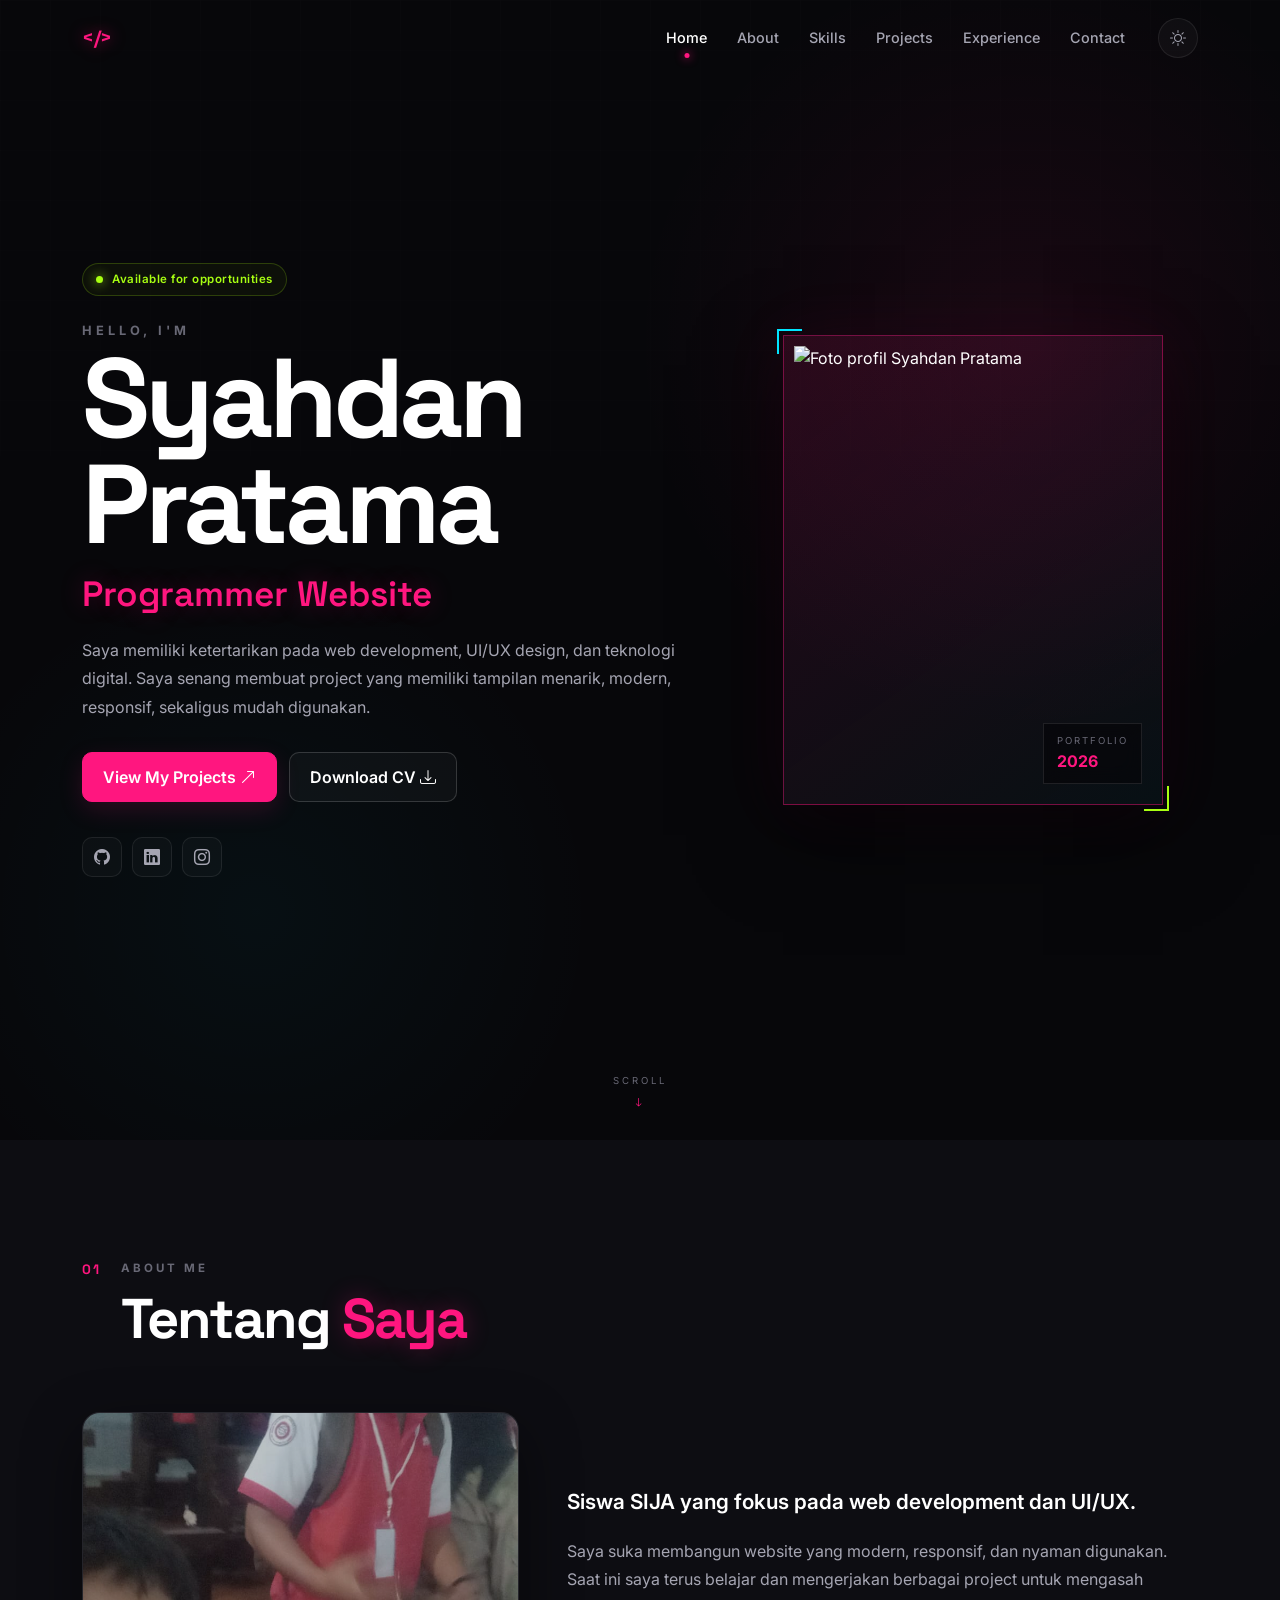
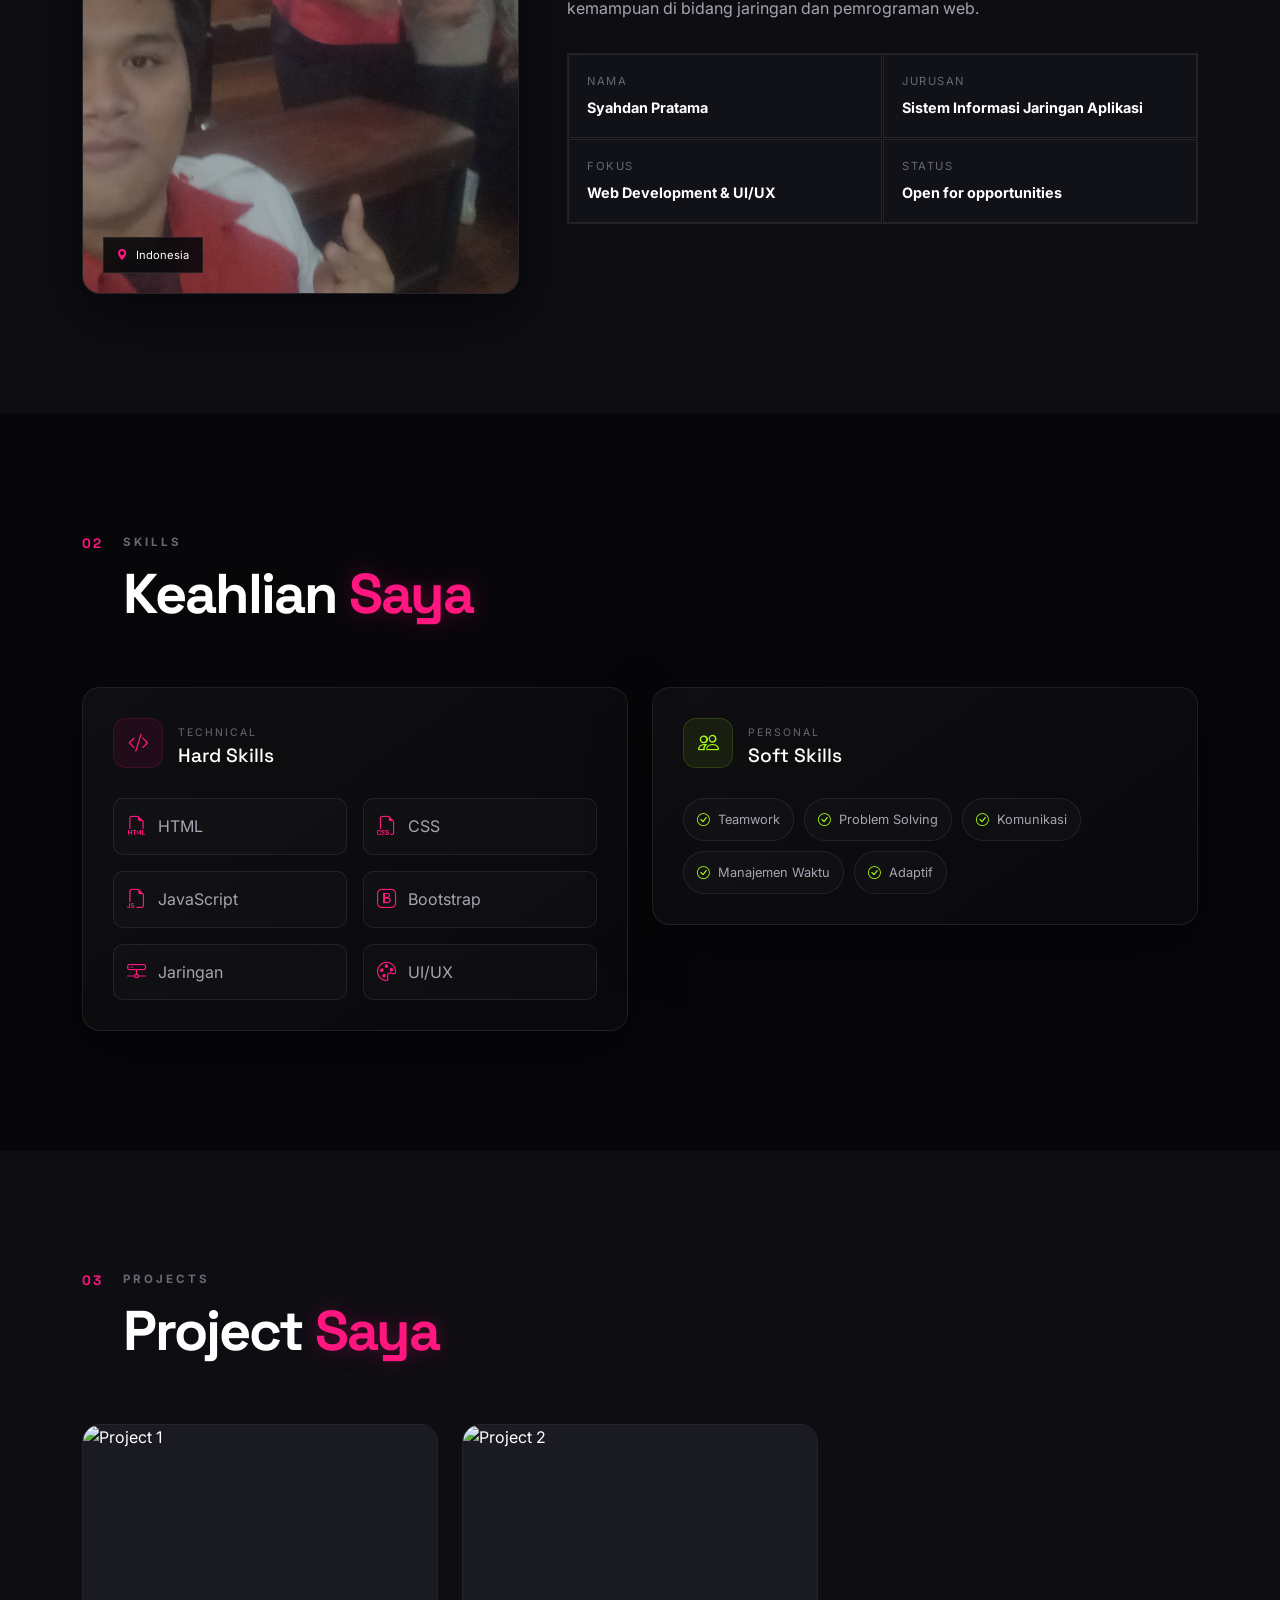
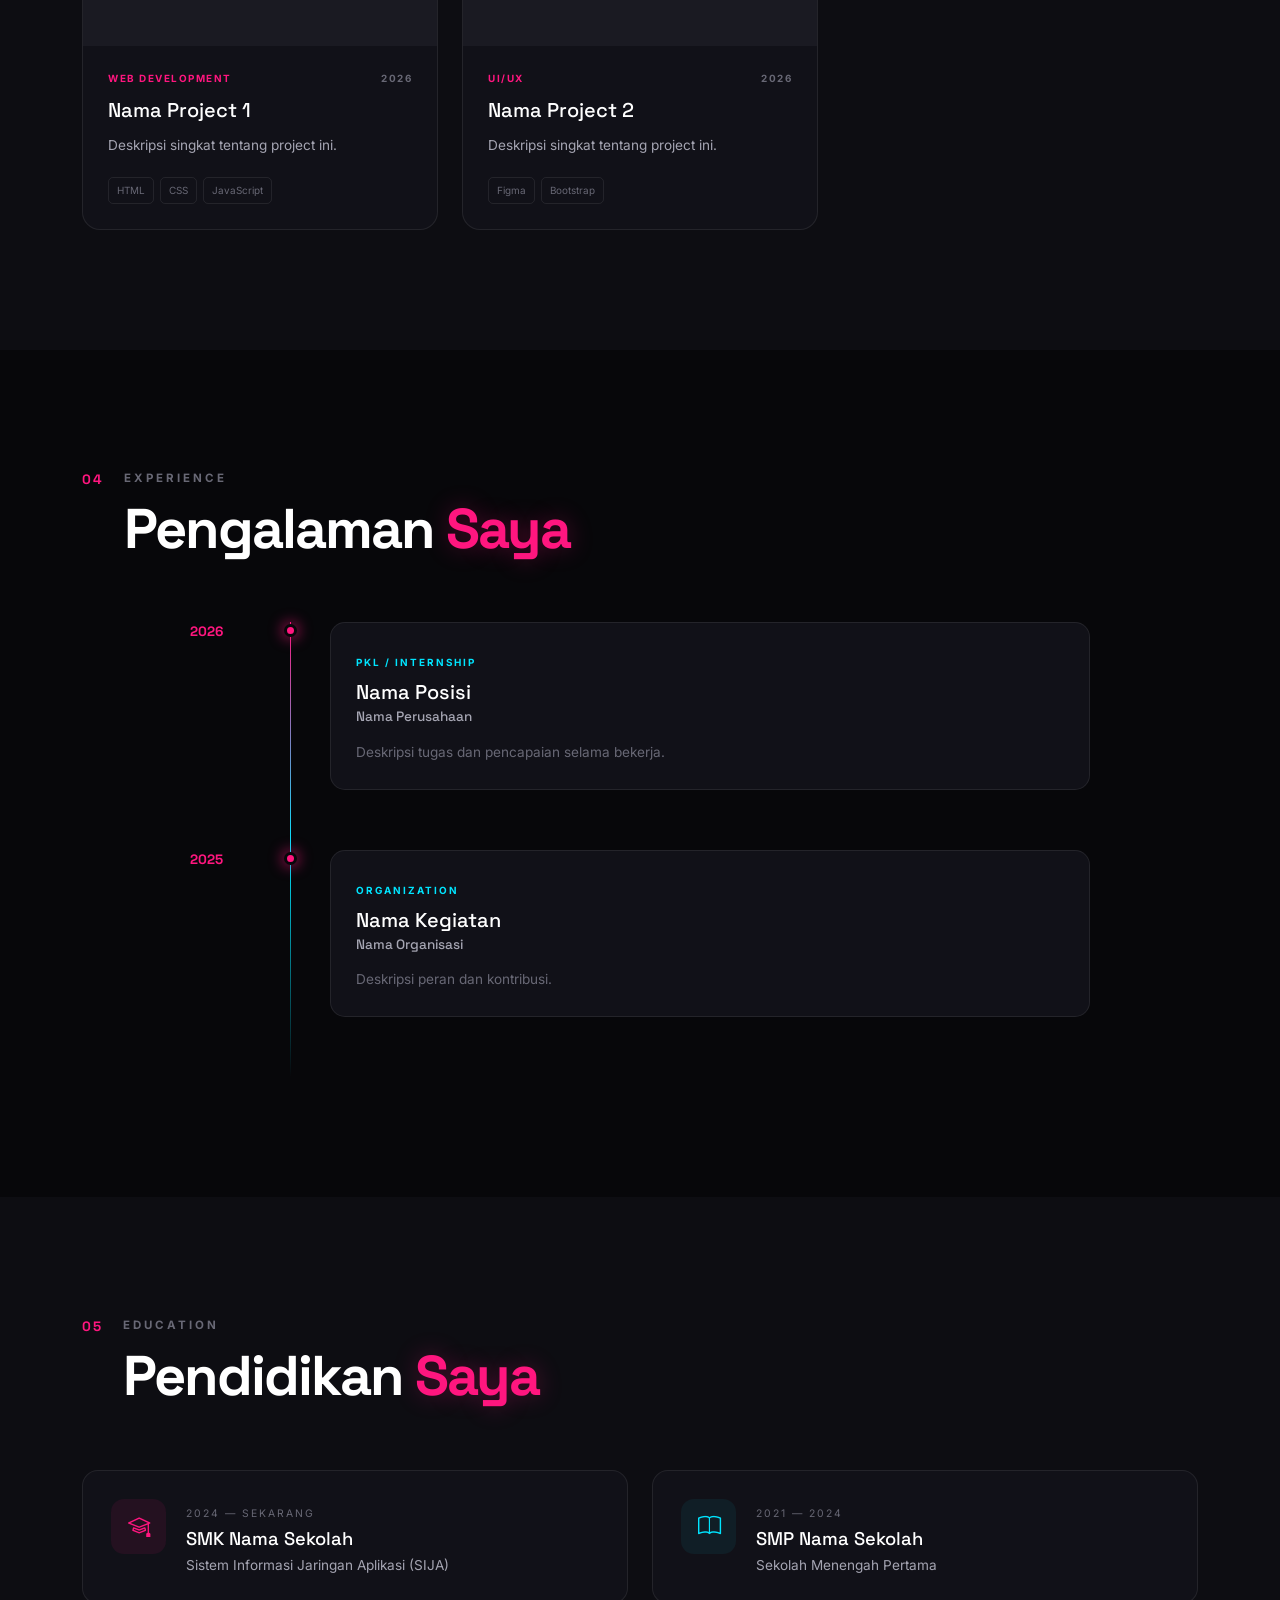
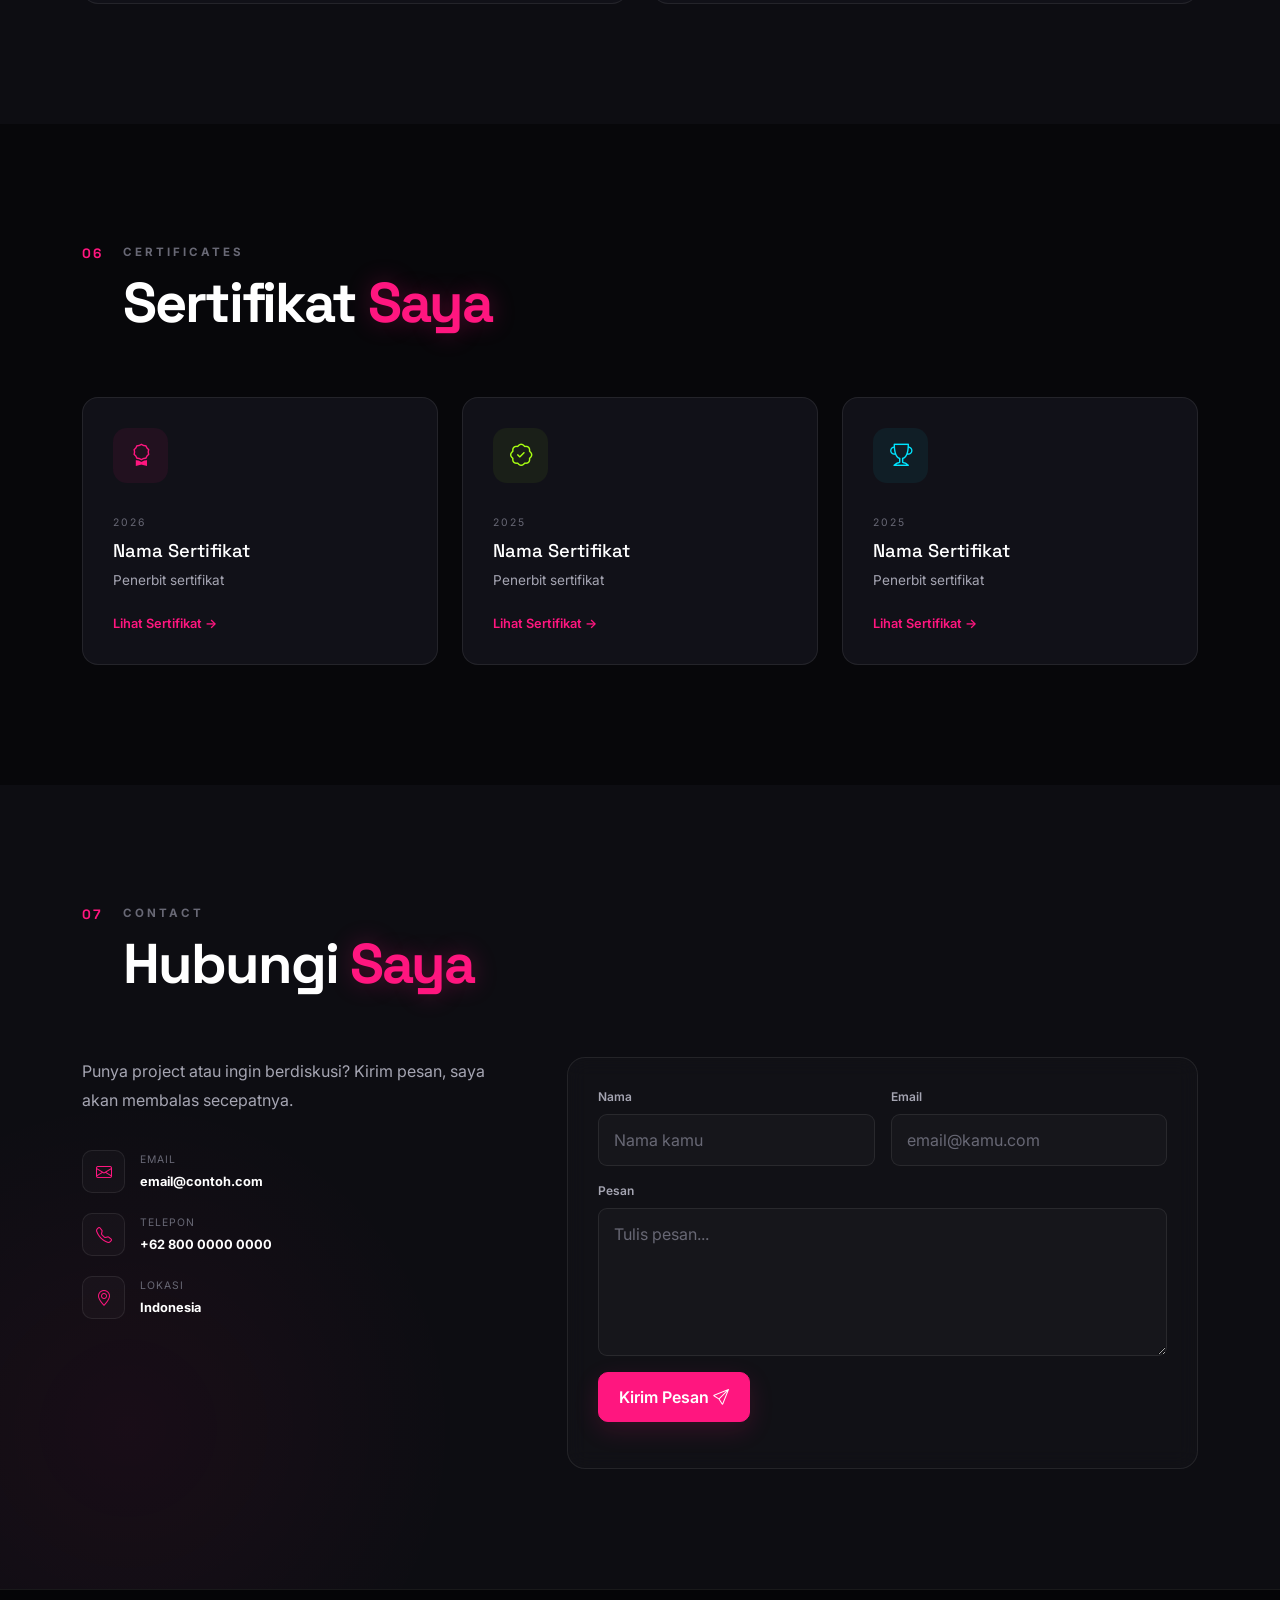
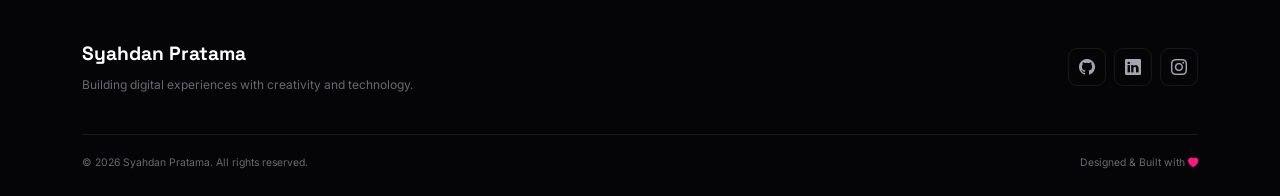
==== index.html @ d0189de0 "Add files via upload" ====
<!DOCTYPE html>
<html lang="id">
<head>
    <meta charset="UTF-8">
    <meta name="viewport" content="width=device-width, initial-scale=1.0">

    <title>SYAHDAN PRATAMA | SISTEM INFORMASI JARINGAN APLIKASI</title>

    <meta name="description" content="Portfolio Syahdan Pratama - Web Development, UI/UX, dan Digital Design.">
    <meta name="author" content="Syahdan Pratama">

    <meta property="og:title" content="Syahdan Pratama | Portfolio">
    <meta property="og:description" content="Portfolio Syahdan Pratama - Web Development, UI/UX, dan Digital Design.">
    <meta property="og:type" content="website">
    <meta property="og:image" content="assets/images/sija.jpg">

    <link rel="preconnect" href="https://fonts.googleapis.com">
    <link rel="preconnect" href="https://fonts.gstatic.com" crossorigin>
    <link href="https://fonts.googleapis.com/css2?family=Inter:wght@400;500;600;700;800&family=Space+Grotesk:wght@400;500;600;700&display=swap" rel="stylesheet">

    <link href="https://cdn.jsdelivr.net/npm/bootstrap@5.3.3/dist/css/bootstrap.min.css" rel="stylesheet">
    <link rel="stylesheet" href="https://cdn.jsdelivr.net/npm/bootstrap-icons@1.11.3/font/bootstrap-icons.min.css">

    <link rel="stylesheet" href="css/style.css">
</head>

<body>

    <!-- NAVBAR -->
    <nav id="mainNavbar" class="navbar navbar-expand-lg fixed-top">
        <div class="container">
            <a class="navbar-brand" href="#home">
                <span class="brand-symbol">&lt;/&gt;</span>
            </a>

            <button class="navbar-toggler" type="button"
                data-bs-toggle="collapse"
                data-bs-target="#navbarNav"
                aria-controls="navbarNav"
                aria-expanded="false"
                aria-label="Toggle navigation">
                <i class="bi bi-list"></i>
            </button>

            <div class="collapse navbar-collapse" id="navbarNav">
                <ul class="navbar-nav ms-auto align-items-lg-center">
                    <li class="nav-item"><a class="nav-link active" href="#home">Home</a></li>
                    <li class="nav-item"><a class="nav-link" href="#about">About</a></li>
                    <li class="nav-item"><a class="nav-link" href="#skills">Skills</a></li>
                    <li class="nav-item"><a class="nav-link" href="#projects">Projects</a></li>
                    <li class="nav-item"><a class="nav-link" href="#experience">Experience</a></li>
                    <li class="nav-item"><a class="nav-link" href="#contact">Contact</a></li>
                    <li class="nav-item ms-lg-3">
                        <button id="themeToggle" class="theme-toggle"
                            aria-label="Toggle light mode" title="Toggle theme">
                            <i class="bi bi-sun"></i>
                        </button>
                    </li>
                </ul>
            </div>
        </div>
    </nav>

    <main>

        <!-- HERO -->
        <section id="home" class="hero-section section">
            <div class="hero-grid"></div>

            <div class="container">
                <div class="row align-items-center min-vh-100">
                    <div class="col-lg-7">
                        <div class="hero-content reveal">
                            <span class="status-badge">
                                <span class="status-dot"></span>
                                Available for opportunities
                            </span>

                            <p class="hero-small-title">HELLO, I'M</p>
                            <h1>Syahdan Pratama</h1>
                            <h2>Programmer Website</h2>

                            <p class="hero-description">
                                Saya memiliki ketertarikan pada web development,
                                UI/UX design, dan teknologi digital.
                                Saya senang membuat project yang memiliki
                                tampilan menarik, modern, responsif,
                                sekaligus mudah digunakan.
                            </p>

                            <div class="hero-buttons">
                                <a href="#projects" class="btn btn-primary-custom">
                                    View My Projects
                                    <i class="bi bi-arrow-up-right"></i>
                                </a>

                                <a href="assets/CV-Syahdan-Pratama.pdf"
                                    class="btn btn-outline-custom" download>
                                    Download CV
                                    <i class="bi bi-download"></i>
                                </a>
                            </div>

                            <div class="hero-socials">
                                <a href="#" target="_blank" rel="noopener noreferrer" aria-label="GitHub">
                                    <i class="bi bi-github"></i>
                                </a>
                                <a href="#" target="_blank" rel="noopener noreferrer" aria-label="LinkedIn">
                                    <i class="bi bi-linkedin"></i>
                                </a>
                                <a href="#" target="_blank" rel="noopener noreferrer" aria-label="Instagram">
                                    <i class="bi bi-instagram"></i>
                                </a>
                            </div>
                        </div>
                    </div>

                    <div class="col-lg-5">
                        <div class="hero-image-wrapper reveal">
                            <div class="hero-image-glow"></div>
                            <div class="profile-frame">
                                <div class="profile-corner corner-top"></div>
                                <div class="profile-corner corner-bottom"></div>

                                <img src="assets/images/profile.jpg"
                                    alt="Foto profil Syahdan Pratama"
                                    class="profile-image">

                                <div class="profile-label">
                                    <span>PORTFOLIO</span>
                                    <strong>2026</strong>
                                </div>
                            </div>
                        </div>
                    </div>
                </div>
            </div>

            <a href="#about" class="scroll-indicator" aria-label="Scroll to about section">
                <span>SCROLL</span>
                <i class="bi bi-arrow-down"></i>
            </a>
        </section>

        <!-- ABOUT -->
        <section id="about" class="section section-dark">
            <div class="container">
                <div class="section-heading reveal">
                    <span class="section-number">01</span>
                    <div>
                        <p class="section-label">ABOUT ME</p>
                        <h2>Tentang <span>Saya</span></h2>
                    </div>
                </div>

                <div class="row g-5 align-items-center">
                    <div class="col-lg-5 reveal">
                        <div class="about-image-card">
                            <img src="assets/images/sija.jpg" alt="Syahdan Pratama">
                            <div class="about-image-overlay">
                                <i class="bi bi-geo-alt-fill"></i> Indonesia
                            </div>
                        </div>
                    </div>

                    <div class="col-lg-7 about-content reveal">
                        <p class="about-lead">Siswa SIJA yang fokus pada web development dan UI/UX.</p>
                        <p>
                            Saya suka membangun website yang modern, responsif, dan nyaman digunakan.
                            Saat ini saya terus belajar dan mengerjakan berbagai project untuk
                            mengasah kemampuan di bidang jaringan dan pemrograman web.
                        </p>

                        <div class="about-info">
                            <div class="info-item"><span>Nama</span><strong>Syahdan Pratama</strong></div>
                            <div class="info-item"><span>Jurusan</span><strong>Sistem Informasi Jaringan Aplikasi</strong></div>
                            <div class="info-item"><span>Fokus</span><strong>Web Development &amp; UI/UX</strong></div>
                            <div class="info-item"><span>Status</span><strong>Open for opportunities</strong></div>
                        </div>
                    </div>
                </div>
            </div>
        </section>

        <!-- SKILLS -->
        <section id="skills" class="section">
            <div class="container">
                <div class="section-heading reveal">
                    <span class="section-number">02</span>
                    <div>
                        <p class="section-label">SKILLS</p>
                        <h2>Keahlian <span>Saya</span></h2>
                    </div>
                </div>

                <div class="row g-4">
                    <div class="col-lg-6 reveal">
                        <div class="skill-card">
                            <div class="skill-card-header">
                                <div class="skill-icon magenta"><i class="bi bi-code-slash"></i></div>
                                <div><span>TECHNICAL</span><h3>Hard Skills</h3></div>
                            </div>
                            <div class="row g-3">
                                <div class="col-6"><div class="skill-item"><i class="bi bi-filetype-html"></i> HTML</div></div>
                                <div class="col-6"><div class="skill-item"><i class="bi bi-filetype-css"></i> CSS</div></div>
                                <div class="col-6"><div class="skill-item"><i class="bi bi-filetype-js"></i> JavaScript</div></div>
                                <div class="col-6"><div class="skill-item"><i class="bi bi-bootstrap"></i> Bootstrap</div></div>
                                <div class="col-6"><div class="skill-item"><i class="bi bi-hdd-network"></i> Jaringan</div></div>
                                <div class="col-6"><div class="skill-item"><i class="bi bi-palette"></i> UI/UX</div></div>
                            </div>
                        </div>
                    </div>

                    <div class="col-lg-6 reveal">
                        <div class="skill-card">
                            <div class="skill-card-header">
                                <div class="skill-icon green"><i class="bi bi-people"></i></div>
                                <div><span>PERSONAL</span><h3>Soft Skills</h3></div>
                            </div>
                            <div class="soft-skills">
                                <span><i class="bi bi-check-circle"></i> Teamwork</span>
                                <span><i class="bi bi-check-circle"></i> Problem Solving</span>
                                <span><i class="bi bi-check-circle"></i> Komunikasi</span>
                                <span><i class="bi bi-check-circle"></i> Manajemen Waktu</span>
                                <span><i class="bi bi-check-circle"></i> Adaptif</span>
                            </div>
                        </div>
                    </div>
                </div>
            </div>
        </section>

        <!-- PROJECTS -->
        <section id="projects" class="section section-dark">
            <div class="container">
                <div class="section-heading reveal">
                    <span class="section-number">03</span>
                    <div>
                        <p class="section-label">PROJECTS</p>
                        <h2>Project <span>Saya</span></h2>
                    </div>
                </div>

                <div class="row g-4">
                    <div class="col-md-6 col-lg-4 reveal">
                        <a href="#" class="project-card" target="_blank" rel="noopener noreferrer">
                            <div class="project-image">
                                <img src="assets/images/project-1.jpg" alt="Project 1">
                                <div class="project-overlay"><i class="bi bi-arrow-up-right"></i></div>
                            </div>
                            <div class="project-content">
                                <div class="project-meta"><span>WEB DEVELOPMENT</span><span>2026</span></div>
                                <h3>Nama Project 1</h3>
                                <p>Deskripsi singkat tentang project ini.</p>
                                <div class="tech-list"><span>HTML</span><span>CSS</span><span>JavaScript</span></div>
                            </div>
                        </a>
                    </div>

                    <div class="col-md-6 col-lg-4 reveal">
                        <a href="#" class="project-card" target="_blank" rel="noopener noreferrer">
                            <div class="project-image">
                                <img src="assets/images/project-2.jpg" alt="Project 2">
                                <div class="project-overlay"><i class="bi bi-arrow-up-right"></i></div>
                            </div>
                            <div class="project-content">
                                <div class="project-meta"><span>UI/UX</span><span>2026</span></div>
                                <h3>Nama Project 2</h3>
                                <p>Deskripsi singkat tentang project ini.</p>
                                <div class="tech-list"><span>Figma</span><span>Bootstrap</span></div>
                            </div>
                        </a>
                    </div>
                </div>
            </div>
        </section>

        <!-- EXPERIENCE -->
        <section id="experience" class="section">
            <div class="container">
                <div class="section-heading reveal">
                    <span class="section-number">04</span>
                    <div>
                        <p class="section-label">EXPERIENCE</p>
                        <h2>Pengalaman <span>Saya</span></h2>
                    </div>
                </div>

                <div class="timeline">
                    <div class="timeline-item reveal">
                        <div class="timeline-date">2026</div>
                        <span class="timeline-dot"></span>
                        <div class="timeline-content">
                            <span class="timeline-type">PKL / INTERNSHIP</span>
                            <h3>Nama Posisi</h3>
                            <h4>Nama Perusahaan</h4>
                            <p>Deskripsi tugas dan pencapaian selama bekerja.</p>
                        </div>
                    </div>

                    <div class="timeline-item reveal">
                        <div class="timeline-date">2025</div>
                        <span class="timeline-dot"></span>
                        <div class="timeline-content">
                            <span class="timeline-type">ORGANIZATION</span>
                            <h3>Nama Kegiatan</h3>
                            <h4>Nama Organisasi</h4>
                            <p>Deskripsi peran dan kontribusi.</p>
                        </div>
                    </div>
                </div>
            </div>
        </section>

        <!-- EDUCATION -->
        <section id="education" class="section section-dark">
            <div class="container">
                <div class="section-heading reveal">
                    <span class="section-number">05</span>
                    <div>
                        <p class="section-label">EDUCATION</p>
                        <h2>Pendidikan <span>Saya</span></h2>
                    </div>
                </div>

                <div class="row g-4">
                    <div class="col-lg-6 reveal">
                        <div class="education-card">
                            <div class="education-icon"><i class="bi bi-mortarboard"></i></div>
                            <div>
                                <span class="education-year">2024 — SEKARANG</span>
                                <h3>SMK Nama Sekolah</h3>
                                <p>Sistem Informasi Jaringan Aplikasi (SIJA)</p>
                            </div>
                        </div>
                    </div>
                    <div class="col-lg-6 reveal">
                        <div class="education-card">
                            <div class="education-icon cyan"><i class="bi bi-book"></i></div>
                            <div>
                                <span class="education-year">2021 — 2024</span>
                                <h3>SMP Nama Sekolah</h3>
                                <p>Sekolah Menengah Pertama</p>
                            </div>
                        </div>
                    </div>
                </div>
            </div>
        </section>

        <!-- CERTIFICATES -->
        <section id="certificates" class="section">
            <div class="container">
                <div class="section-heading reveal">
                    <span class="section-number">06</span>
                    <div>
                        <p class="section-label">CERTIFICATES</p>
                        <h2>Sertifikat <span>Saya</span></h2>
                    </div>
                </div>

                <div class="row g-4">
                    <div class="col-md-6 col-lg-4 reveal">
                        <div class="certificate-card">
                            <div class="certificate-icon"><i class="bi bi-award"></i></div>
                            <span>2026</span>
                            <h3>Nama Sertifikat</h3>
                            <p>Penerbit sertifikat</p>
                            <a href="#" class="certificate-link" target="_blank" rel="noopener noreferrer">Lihat Sertifikat →</a>
                        </div>
                    </div>
                    <div class="col-md-6 col-lg-4 reveal">
                        <div class="certificate-card">
                            <div class="certificate-icon green-icon"><i class="bi bi-patch-check"></i></div>
                            <span>2025</span>
                            <h3>Nama Sertifikat</h3>
                            <p>Penerbit sertifikat</p>
                            <a href="#" class="certificate-link" target="_blank" rel="noopener noreferrer">Lihat Sertifikat →</a>
                        </div>
                    </div>
                    <div class="col-md-6 col-lg-4 reveal">
                        <div class="certificate-card">
                            <div class="certificate-icon cyan-icon"><i class="bi bi-trophy"></i></div>
                            <span>2025</span>
                            <h3>Nama Sertifikat</h3>
                            <p>Penerbit sertifikat</p>
                            <a href="#" class="certificate-link" target="_blank" rel="noopener noreferrer">Lihat Sertifikat →</a>
                        </div>
                    </div>
                </div>
            </div>
        </section>

        <!-- CONTACT -->
        <section id="contact" class="section contact-section">
            <div class="container">
                <div class="section-heading reveal">
                    <span class="section-number">07</span>
                    <div>
                        <p class="section-label">CONTACT</p>
                        <h2>Hubungi <span>Saya</span></h2>
                    </div>
                </div>

                <div class="row g-5">
                    <div class="col-lg-5 reveal">
                        <p class="contact-lead">
                            Punya project atau ingin berdiskusi? Kirim pesan, saya akan membalas secepatnya.
                        </p>
                        <div class="contact-item">
                            <div><i class="bi bi-envelope"></i></div>
                            <span>Email<strong>email@contoh.com</strong></span>
                        </div>
                        <div class="contact-item">
                            <div><i class="bi bi-telephone"></i></div>
                            <span>Telepon<strong>+62 800 0000 0000</strong></span>
                        </div>
                        <div class="contact-item">
                            <div><i class="bi bi-geo-alt"></i></div>
                            <span>Lokasi<strong>Indonesia</strong></span>
                        </div>
                    </div>

                    <div class="col-lg-7 reveal">
                        <form id="contactForm" class="contact-form needs-validation" novalidate>
                            <div class="row g-3">
                                <div class="col-md-6">
                                    <label for="name">Nama</label>
                                    <input type="text" id="name" class="form-control" placeholder="Nama kamu" required>
                                </div>
                                <div class="col-md-6">
                                    <label for="email">Email</label>
                                    <input type="email" id="email" class="form-control" placeholder="email@kamu.com" required>
                                </div>
                                <div class="col-12">
                                    <label for="message">Pesan</label>
                                    <textarea id="message" rows="5" class="form-control" placeholder="Tulis pesan..." required></textarea>
                                </div>
                                <div class="col-12">
                                    <button type="submit" class="btn btn-primary-custom">
                                        Kirim Pesan <i class="bi bi-send"></i>
                                    </button>
                                </div>
                            </div>
                            <p id="formMessage" class="form-message"></p>
                        </form>
                    </div>
                </div>
            </div>
        </section>

    </main>

    <button id="backToTop" aria-label="Back to top" title="Back to top">
        <i class="bi bi-arrow-up"></i>
    </button>

    <footer>
        <div class="container">
            <div class="footer-content">
                <div>
                    <a href="#home" class="footer-brand">Syahdan Pratama</a>
                    <p>Building digital experiences with creativity and technology.</p>
                </div>

                <div class="footer-socials">
                    <a href="#" target="_blank" rel="noopener noreferrer" aria-label="GitHub">
                        <i class="bi bi-github"></i>
                    </a>
                    <a href="#" target="_blank" rel="noopener noreferrer" aria-label="LinkedIn">
                        <i class="bi bi-linkedin"></i>
                    </a>
                    <a href="#" target="_blank" rel="noopener noreferrer" aria-label="Instagram">
                        <i class="bi bi-instagram"></i>
                    </a>
                </div>
            </div>

            <div class="footer-bottom">
                <span>© 2026 Syahdan Pratama. All rights reserved.</span>
                <span>Designed &amp; Built with <i class="bi bi-heart-fill"></i></span>
            </div>
        </div>
    </footer>

    <script src="https://cdn.jsdelivr.net/npm/bootstrap@5.3.3/dist/js/bootstrap.bundle.min.js"></script>
    <script src="js/javascript.js"></script>
    <script src="js/animator.js"></script>

</body>
</html>
---- css/style.css ----
/* =========================================
   ROOT VARIABLES
========================================= */

:root {
    --bg-primary: #07070a;
    --bg-secondary: #0d0d12;
    --bg-card: #111118;

    --text-primary: #ffffff;
    --text-secondary: #a5a5b2;
    --text-muted: #686875;

    --magenta: #ff167f;
    --magenta-dark: #c90061;

    --green: #a8ff12;
    --cyan: #00e5ff;

    --border: rgba(255, 255, 255, 0.08);

    --shadow: 0 20px 60px rgba(0, 0, 0, 0.45);
    --glow-magenta: 0 0 25px rgba(255, 22, 127, 0.25);
    --glow-green: 0 0 25px rgba(168, 255, 18, 0.2);
    --glow-cyan: 0 0 25px rgba(0, 229, 255, 0.2);

    --transition: 0.3s ease;
}


/* =========================================
   GLOBAL
========================================= */

html {
    scroll-behavior: smooth;
    scroll-padding-top: 80px;
    height: auto;
    overflow-y: auto;
}

body {
    margin: 0;
    padding: 0;
    min-height: 100vh;

    background: var(--bg-primary);
    color: var(--text-primary);

    font-family: "Inter", sans-serif;

    overflow-y: visible;
    overflow-x: hidden;   /* fallback browser lama */
    overflow-x: clip;     /* tidak membuat scroll container baru */

    transition: background 0.3s ease, color 0.3s ease;
}

h1, h2, h3, h4, h5, h6,
.navbar-brand,
.footer-brand {
    font-family: "Space Grotesk", sans-serif;
}

a {
    text-decoration: none;
}

img {
    max-width: 100%;
    display: block;
}

::selection {
    background: var(--magenta);
    color: white;
}


/* =========================================
   SCROLLBAR
========================================= */

::-webkit-scrollbar {
    width: 8px;
}

::-webkit-scrollbar-track {
    background: var(--bg-primary);
}

::-webkit-scrollbar-thumb {
    background: #30303a;
    border-radius: 20px;
}

::-webkit-scrollbar-thumb:hover {
    background: var(--magenta);
}


/* =========================================
   NAVBAR
========================================= */

.navbar {
    padding: 18px 0;
    transition: var(--transition);
    background: transparent;
    z-index: 1000;
}

.navbar.scrolled {
    padding: 11px 0;

    background: rgba(7, 7, 10, 0.88);

    backdrop-filter: blur(18px);
    -webkit-backdrop-filter: blur(18px);

    border-bottom: 1px solid var(--border);
    box-shadow: 0 10px 40px rgba(0, 0, 0, 0.25);
}

.navbar-brand {
    color: white !important;

    font-size: 1.2rem;
    font-weight: 700;
    letter-spacing: -0.5px;
}

.brand-symbol {
    color: var(--magenta);
    margin-right: 5px;
    text-shadow: 0 0 15px rgba(255, 22, 127, 0.6);
}

.navbar-nav {
    gap: 4px;
}

.nav-link {
    position: relative;

    color: var(--text-secondary) !important;

    padding: 9px 13px !important;

    font-size: 0.9rem;
    font-weight: 500;

    transition: var(--transition);
}

.nav-link:hover,
.nav-link.active {
    color: white !important;
}

.nav-link.active::after {
    content: "";

    position: absolute;
    bottom: 0;
    left: 50%;

    width: 5px;
    height: 5px;

    transform: translateX(-50%);

    border-radius: 50%;
    background: var(--magenta);
    box-shadow: 0 0 10px var(--magenta);
}

.navbar-toggler {
    border: 1px solid var(--border);
    color: white;
    padding: 7px 10px;
}

.navbar-toggler:focus {
    box-shadow: 0 0 0 3px rgba(255, 22, 127, 0.15);
}

.navbar-toggler i {
    font-size: 1.4rem;
}

.theme-toggle {
    width: 40px;
    height: 40px;

    border-radius: 50%;
    border: 1px solid var(--border);

    background: rgba(255, 255, 255, 0.03);
    color: var(--text-secondary);

    transition: var(--transition);
}

.theme-toggle:hover {
    color: var(--cyan);
    border-color: var(--cyan);
    box-shadow: var(--glow-cyan);
}


/* =========================================
   GENERAL SECTION
========================================= */

.section {
    position: relative;
    padding: 120px 0;
    overflow: hidden;
}

.section-dark {
    background: var(--bg-secondary);
}

.section-heading {
    display: flex;
    align-items: flex-start;
    gap: 20px;
    margin-bottom: 60px;
}

.section-number {
    color: var(--magenta);

    font-family: "Space Grotesk", sans-serif;
    font-size: 0.85rem;
    font-weight: 700;
    letter-spacing: 2px;
}

.section-label {
    margin: 0 0 8px;

    color: var(--text-muted);

    font-size: 0.72rem;
    font-weight: 700;
    letter-spacing: 3px;
}

.section-heading h2 {
    margin: 0;

    font-size: clamp(2.2rem, 5vw, 3.5rem);
    font-weight: 700;
    letter-spacing: -2px;
}

.section-heading h2 span {
    color: var(--magenta);
    text-shadow: 0 0 25px rgba(255, 22, 127, 0.3);
}


/* =========================================
   HERO
========================================= */

.hero-section {
    position: relative;

    min-height: 100vh;
    min-height: 100svh;

    display: flex;
    align-items: center;

    background:
        radial-gradient(circle at 80% 30%, rgba(255, 22, 127, 0.07), transparent 30%),
        radial-gradient(circle at 20% 80%, rgba(0, 229, 255, 0.04), transparent 25%),
        var(--bg-primary);
}

.hero-section .row {
    padding-top: 90px;
    padding-bottom: 90px;
}

.hero-grid {
    position: absolute;
    inset: 0;

    opacity: 0.16;

    background-image:
        linear-gradient(rgba(255, 255, 255, 0.05) 1px, transparent 1px),
        linear-gradient(90deg, rgba(255, 255, 255, 0.05) 1px, transparent 1px);

    background-size: 50px 50px;

    -webkit-mask-image: linear-gradient(to bottom, black, transparent 80%);
    mask-image: linear-gradient(to bottom, black, transparent 80%);

    pointer-events: none;
}

.hero-content {
    position: relative;
    z-index: 2;
}

.status-badge {
    display: inline-flex;
    align-items: center;
    gap: 9px;

    padding: 7px 13px;
    margin-bottom: 25px;

    border: 1px solid rgba(168, 255, 18, 0.2);
    border-radius: 50px;

    color: var(--green);
    background: rgba(168, 255, 18, 0.04);

    font-size: 0.72rem;
    font-weight: 600;
    letter-spacing: 0.5px;
}

.status-dot {
    width: 7px;
    height: 7px;

    border-radius: 50%;
    background: var(--green);
    box-shadow: 0 0 12px var(--green);

    animation: pulse 2s infinite;
}

.hero-small-title {
    margin-bottom: 5px;

    color: var(--text-muted);

    font-size: 0.8rem;
    font-weight: 700;
    letter-spacing: 4px;
}

.hero-section h1 {
    margin: 0;

    font-size: clamp(3.5rem, 9vw, 7rem);
    line-height: 0.95;
    font-weight: 800;
    letter-spacing: -5px;
}

.hero-section h2 {
    margin: 15px 0 20px;

    color: var(--magenta);

    font-size: clamp(1.4rem, 3vw, 2.2rem);
    font-weight: 600;

    text-shadow: 0 0 25px rgba(255, 22, 127, 0.25);
}

.hero-description {
    max-width: 650px;

    color: var(--text-secondary);

    font-size: 1rem;
    line-height: 1.8;
}

.hero-buttons {
    display: flex;
    flex-wrap: wrap;
    gap: 12px;
    margin-top: 30px;
}

.btn {
    border-radius: 10px;
    padding: 12px 20px;
    font-weight: 600;
    transition: var(--transition);
}

.btn-primary-custom {
    color: white;

    border: 1px solid var(--magenta);
    background: var(--magenta);

    box-shadow: 0 8px 25px rgba(255, 22, 127, 0.15);
}

.btn-primary-custom:hover {
    color: white;

    background: var(--magenta-dark);
    border-color: var(--magenta);

    transform: translateY(-3px);

    box-shadow: 0 10px 35px rgba(255, 22, 127, 0.3);
}

.btn-outline-custom {
    color: var(--text-primary);

    border: 1px solid rgba(255, 255, 255, 0.16);
    background: rgba(255, 255, 255, 0.03);
}

.btn-outline-custom:hover {
    color: var(--cyan);

    border-color: var(--cyan);
    background: rgba(0, 229, 255, 0.04);

    box-shadow: var(--glow-cyan);

    transform: translateY(-3px);
}

.hero-socials {
    display: flex;
    gap: 10px;
    margin-top: 35px;
}

.hero-socials a {
    display: flex;
    align-items: center;
    justify-content: center;

    width: 40px;
    height: 40px;

    border: 1px solid var(--border);
    border-radius: 10px;

    color: var(--text-secondary);
    background: rgba(255, 255, 255, 0.025);

    transition: var(--transition);
}

.hero-socials a:hover {
    color: var(--magenta);
    border-color: var(--magenta);

    transform: translateY(-3px);

    box-shadow: var(--glow-magenta);
}


/* =========================================
   PROFILE IMAGE
========================================= */

.hero-image-wrapper {
    position: relative;

    display: flex;
    justify-content: center;

    margin-top: 60px;
}

.profile-frame {
    position: relative;

    width: min(380px, 80vw);
    padding: 10px;

    border: 1px solid rgba(255, 22, 127, 0.4);

    background: linear-gradient(
        145deg,
        rgba(255, 22, 127, 0.12),
        rgba(0, 229, 255, 0.04)
    );

    box-shadow:
        0 30px 80px rgba(0, 0, 0, 0.6),
        0 0 60px rgba(255, 22, 127, 0.08);

    animation: floating 5s ease-in-out infinite;
}

.profile-image {
    width: 100%;
    aspect-ratio: 4 / 5;
    object-fit: cover;
    filter: saturate(0.85);
}

.profile-label {
    position: absolute;

    right: 20px;
    bottom: 20px;

    display: flex;
    flex-direction: column;

    padding: 10px 13px;

    border: 1px solid rgba(255, 255, 255, 0.1);

    background: rgba(7, 7, 10, 0.8);
    backdrop-filter: blur(10px);
}

.profile-label span {
    color: var(--text-muted);
    font-size: 0.6rem;
    letter-spacing: 2px;
}

.profile-label strong {
    color: var(--magenta);
}

.profile-corner {
    position: absolute;
    width: 25px;
    height: 25px;
    z-index: 2;
}

.corner-top {
    top: -7px;
    left: -7px;

    border-top: 2px solid var(--cyan);
    border-left: 2px solid var(--cyan);
}

.corner-bottom {
    right: -7px;
    bottom: -7px;

    border-right: 2px solid var(--green);
    border-bottom: 2px solid var(--green);
}

.scroll-indicator {
    position: absolute;

    left: 50%;
    bottom: 30px;

    display: flex;
    flex-direction: column;
    align-items: center;
    gap: 7px;

    transform: translateX(-50%);

    color: var(--text-muted);

    font-size: 0.6rem;
    letter-spacing: 3px;
}

.scroll-indicator i {
    color: var(--magenta);
    animation: bounce 1.8s infinite;
}


/* =========================================
   ABOUT
========================================= */

.about-image-card {
    position: relative;
    overflow: hidden;

    border: 1px solid var(--border);
    border-radius: 18px;

    background: var(--bg-card);
    box-shadow: var(--shadow);
}

.about-image-card img {
    width: 100%;
    height: 430px;
    object-fit: cover;
    opacity: 0.75;
    transition: 0.6s ease;
}

.about-image-card:hover img {
    transform: scale(1.04);
}

.about-image-overlay {
    position: absolute;

    left: 20px;
    bottom: 20px;

    padding: 9px 13px;

    background: rgba(7, 7, 10, 0.85);
    backdrop-filter: blur(10px);

    border: 1px solid var(--border);

    color: white;
    font-size: 0.7rem;
}

.about-image-overlay i {
    color: var(--magenta);
    margin-right: 5px;
}

.about-lead {
    color: white !important;
    font-size: 1.3rem !important;
    font-weight: 600;
}

.about-content p {
    color: var(--text-secondary);
    line-height: 1.8;
}

.about-info {
    display: grid;
    grid-template-columns: repeat(2, 1fr);
    gap: 1px;

    margin-top: 30px;

    border: 1px solid var(--border);
}

.info-item {
    padding: 18px;

    background: var(--bg-card);
    border: 1px solid var(--border);
}

.info-item span {
    display: block;
    margin-bottom: 5px;

    color: var(--text-muted);

    font-size: 0.7rem;
    text-transform: uppercase;
    letter-spacing: 1.5px;
}

.info-item strong {
    color: white;
    font-size: 0.9rem;
}


/* =========================================
   SKILLS
========================================= */

.skill-card {
    padding: 30px;

    border: 1px solid var(--border);
    border-radius: 18px;

    background: linear-gradient(
        145deg,
        rgba(255, 255, 255, 0.035),
        rgba(255, 255, 255, 0.01)
    );

    box-shadow: var(--shadow);

    transition: var(--transition);
}

.skill-card:hover {
    border-color: rgba(255, 22, 127, 0.25);
    transform: translateY(-5px);
}

.skill-card-header {
    display: flex;
    align-items: center;
    gap: 15px;
    margin-bottom: 30px;
}

.skill-icon {
    display: flex;
    align-items: center;
    justify-content: center;

    width: 50px;
    height: 50px;

    border-radius: 13px;
    font-size: 1.3rem;
}

.skill-icon.magenta {
    color: var(--magenta);
    background: rgba(255, 22, 127, 0.08);
    border: 1px solid rgba(255, 22, 127, 0.15);
}

.skill-icon.green {
    color: var(--green);
    background: rgba(168, 255, 18, 0.07);
    border: 1px solid rgba(168, 255, 18, 0.15);
}

.skill-card-header span {
    color: var(--text-muted);
    font-size: 0.65rem;
    letter-spacing: 2px;
}

.skill-card-header h3 {
    margin: 2px 0 0;
    font-size: 1.2rem;
}

.skill-item {
    display: flex;
    align-items: center;
    gap: 12px;

    padding: 13px;

    border: 1px solid var(--border);
    border-radius: 10px;

    color: var(--text-secondary);
    background: rgba(255, 255, 255, 0.02);

    transition: var(--transition);
}

.skill-item i {
    color: var(--magenta);
    font-size: 1.2rem;
}

.skill-item:hover {
    color: white;
    border-color: rgba(255, 22, 127, 0.25);
    transform: translateX(4px);
}

.soft-skills {
    display: flex;
    flex-wrap: wrap;
    gap: 10px;
}

.soft-skills span {
    display: inline-flex;
    align-items: center;
    gap: 8px;

    padding: 11px 13px;

    border: 1px solid var(--border);
    border-radius: 50px;

    color: var(--text-secondary);
    background: rgba(255, 255, 255, 0.02);

    font-size: 0.8rem;

    transition: var(--transition);
}

.soft-skills span i {
    color: var(--green);
}

.soft-skills span:hover {
    border-color: var(--green);
    color: white;
    box-shadow: var(--glow-green);
}


/* =========================================
   PROJECTS
========================================= */

.project-card {
    display: block;
    height: 100%;

    color: inherit;
    text-decoration: none;

    overflow: hidden;

    border: 1px solid var(--border);
    border-radius: 18px;

    background: var(--bg-card);

    cursor: pointer;

    transition: 0.4s ease;
}

.project-card:hover {
    transform: translateY(-8px);

    border-color: rgba(255, 22, 127, 0.35);

    box-shadow:
        0 20px 60px rgba(0, 0, 0, 0.4),
        0 0 30px rgba(255, 22, 127, 0.08);
}

.project-image {
    position: relative;
    overflow: hidden;
    aspect-ratio: 16 / 10;
    background: #1a1a22;
}

.project-image img {
    width: 100%;
    height: 100%;
    object-fit: cover;
    transition: 0.5s ease;
}

.project-card:hover .project-image img {
    transform: scale(1.06);
}

.project-overlay {
    position: absolute;
    inset: 0;

    display: flex;
    align-items: center;
    justify-content: center;

    opacity: 0;

    background: rgba(7, 7, 10, 0.65);

    transition: var(--transition);
}

.project-overlay i {
    display: flex;
    align-items: center;
    justify-content: center;

    width: 50px;
    height: 50px;

    border: 1px solid var(--magenta);
    border-radius: 50%;

    color: white;
    background: var(--magenta);

    box-shadow: var(--glow-magenta);
}

.project-card:hover .project-overlay {
    opacity: 1;
}

.project-content {
    padding: 25px;
}

.project-meta {
    display: flex;
    justify-content: space-between;

    margin-bottom: 12px;

    color: var(--magenta);

    font-size: 0.62rem;
    font-weight: 700;
    letter-spacing: 1.5px;
}

.project-meta span:last-child {
    color: var(--text-muted);
}

.project-content h3 {
    margin-bottom: 12px;
    font-size: 1.25rem;
}

.project-content p {
    margin-bottom: 20px;

    color: var(--text-secondary);

    font-size: 0.85rem;
    line-height: 1.7;
}

.tech-list {
    display: flex;
    flex-wrap: wrap;
    gap: 6px;
}

.tech-list span {
    padding: 5px 8px;

    border: 1px solid var(--border);
    border-radius: 5px;

    color: var(--text-muted);

    font-size: 0.62rem;
}


/* =========================================
   TIMELINE
========================================= */

.timeline {
    position: relative;
    max-width: 900px;
    margin: auto;
}

.timeline::before {
    content: "";

    position: absolute;
    top: 0;
    bottom: 0;
    left: 100px;

    width: 1px;

    background: linear-gradient(
        to bottom,
        var(--magenta),
        var(--cyan),
        transparent
    );
}

.timeline-item {
    position: relative;

    display: grid;
    grid-template-columns: 100px 1fr;
    gap: 40px;

    padding-bottom: 60px;
}

.timeline-date {
    color: var(--magenta);

    font-family: "Space Grotesk", sans-serif;
    font-size: 0.85rem;
    font-weight: 700;
}

.timeline-dot {
    position: absolute;

    left: 94px;
    top: 2px;

    width: 13px;
    height: 13px;

    border: 3px solid var(--bg-primary);
    border-radius: 50%;

    background: var(--magenta);
    box-shadow: 0 0 15px var(--magenta);

    z-index: 2;
}

.timeline-content {
    padding: 25px;

    border: 1px solid var(--border);
    border-radius: 15px;

    background: var(--bg-card);

    transition: var(--transition);
}

.timeline-content:hover {
    border-color: rgba(255, 22, 127, 0.25);
    transform: translateX(5px);
}

.timeline-type {
    color: var(--cyan);

    font-size: 0.62rem;
    font-weight: 700;
    letter-spacing: 2px;
}

.timeline-content h3 {
    margin: 8px 0 5px;
    font-size: 1.25rem;
}

.timeline-content h4 {
    margin-bottom: 15px;

    color: var(--text-secondary);

    font-size: 0.85rem;
    font-weight: 500;
}

.timeline-content p {
    margin: 0;

    color: var(--text-muted);

    font-size: 0.85rem;
    line-height: 1.7;
}


/* =========================================
   EDUCATION
========================================= */

.education-card {
    display: flex;
    align-items: flex-start;
    gap: 20px;

    padding: 28px;

    border: 1px solid var(--border);
    border-radius: 16px;

    background: var(--bg-card);

    transition: var(--transition);
}

.education-card:hover {
    transform: translateY(-5px);
    border-color: rgba(255, 22, 127, 0.25);
}

.education-icon {
    display: flex;
    align-items: center;
    justify-content: center;

    flex-shrink: 0;

    width: 55px;
    height: 55px;

    border-radius: 13px;

    color: var(--magenta);
    background: rgba(255, 22, 127, 0.08);

    font-size: 1.4rem;
}

.education-icon.cyan {
    color: var(--cyan);
    background: rgba(0, 229, 255, 0.06);
}

.education-year {
    color: var(--text-muted);
    font-size: 0.65rem;
    letter-spacing: 2px;
}

.education-card h3 {
    margin: 5px 0;
    font-size: 1.15rem;
}

.education-card p {
    margin: 0;
    color: var(--text-secondary);
    font-size: 0.85rem;
}


/* =========================================
   CERTIFICATES
========================================= */

.certificate-card {
    height: 100%;

    padding: 30px;

    border: 1px solid var(--border);
    border-radius: 16px;

    background: var(--bg-card);

    transition: var(--transition);
}

.certificate-card:hover {
    transform: translateY(-6px);
    border-color: rgba(255, 22, 127, 0.3);
    box-shadow: var(--shadow);
}

.certificate-icon {
    display: flex;
    align-items: center;
    justify-content: center;

    width: 55px;
    height: 55px;

    margin-bottom: 25px;

    border-radius: 14px;

    color: var(--magenta);
    background: rgba(255, 22, 127, 0.07);

    font-size: 1.4rem;
}

.green-icon {
    color: var(--green);
    background: rgba(168, 255, 18, 0.06);
}

.cyan-icon {
    color: var(--cyan);
    background: rgba(0, 229, 255, 0.06);
}

.certificate-card > span {
    color: var(--text-muted);
    font-size: 0.65rem;
    letter-spacing: 2px;
}

.certificate-card h3 {
    margin: 8px 0;
    font-size: 1.15rem;
}

.certificate-card p {
    margin-bottom: 20px;
    color: var(--text-secondary);
    font-size: 0.85rem;
}

.certificate-link {
    color: var(--magenta);
    font-size: 0.8rem;
    font-weight: 600;
}

.certificate-link:hover {
    color: var(--cyan);
}


/* =========================================
   CONTACT
========================================= */

.contact-section {
    background:
        radial-gradient(circle at 10% 80%, rgba(255, 22, 127, 0.05), transparent 25%),
        var(--bg-secondary);
}

.contact-lead {
    max-width: 450px;

    color: var(--text-secondary);

    font-size: 1rem;
    line-height: 1.8;

    margin-bottom: 35px;
}

.contact-item {
    display: flex;
    align-items: center;
    gap: 15px;
    margin-bottom: 20px;
}

.contact-item > div {
    display: flex;
    align-items: center;
    justify-content: center;

    width: 43px;
    height: 43px;

    border: 1px solid var(--border);
    border-radius: 10px;

    color: var(--magenta);
    background: rgba(255, 255, 255, 0.025);
}

.contact-item span {
    display: flex;
    flex-direction: column;

    color: var(--text-muted);

    font-size: 0.65rem;
    text-transform: uppercase;
    letter-spacing: 1px;
}

.contact-item strong {
    margin-top: 4px;

    color: white;

    font-size: 0.8rem;
    text-transform: none;
    letter-spacing: 0;
}

.contact-form {
    padding: 30px;

    border: 1px solid var(--border);
    border-radius: 18px;

    background: rgba(255, 255, 255, 0.02);
    backdrop-filter: blur(10px);
}

.contact-form label {
    display: block;
    margin-bottom: 8px;

    color: var(--text-secondary);

    font-size: 0.75rem;
    font-weight: 600;
}

.form-control {
    padding: 13px 15px;

    color: white !important;

    border: 1px solid var(--border);
    border-radius: 9px;

    background: rgba(255, 255, 255, 0.025) !important;
}

.form-control::placeholder {
    color: var(--text-muted);
}

.form-control:focus {
    border-color: var(--magenta);
    box-shadow: 0 0 0 3px rgba(255, 22, 127, 0.08);
}

.form-message {
    margin-top: 15px;
    color: var(--green);
    font-size: 0.8rem;
}


/* =========================================
   MODAL
========================================= */

.modal-content {
    overflow: hidden;

    border: 1px solid rgba(255, 255, 255, 0.1);
    border-radius: 18px;

    color: white;
    background: #0c0c11;

    box-shadow: 0 30px 100px rgba(0, 0, 0, 0.7);
}

.modal-header {
    border-bottom: 1px solid var(--border);
}

.modal-title {
    font-size: 1.2rem;
}

.btn-close {
    filter: invert(1);
}

.modal-body {
    padding: 25px;
}

.modal-project-image {
    width: 100%;
    max-height: 400px;
    object-fit: cover;
    border-radius: 12px;
    margin-bottom: 25px;
}

.modal-category {
    color: var(--magenta);
    font-size: 0.65rem;
    font-weight: 700;
    letter-spacing: 2px;
}

.modal-body h3 {
    margin: 8px 0 12px;
    font-size: 1.5rem;
}

.modal-body > p {
    color: var(--text-secondary);
    line-height: 1.7;
}

.modal-details {
    display: grid;
    grid-template-columns: 1fr 1fr;
    gap: 20px;
    margin-top: 25px;
}

.modal-details > div {
    padding: 18px;

    border: 1px solid var(--border);
    border-radius: 10px;

    background: rgba(255, 255, 255, 0.02);
}

.modal-details span {
    color: var(--text-muted);
    font-size: 0.65rem;
    letter-spacing: 1.5px;
}

.modal-details p {
    margin: 6px 0 0;
    color: white;
    font-size: 0.8rem;
}

.modal-footer {
    border-top: 1px solid var(--border);
}


/* =========================================
   BACK TO TOP
========================================= */

#backToTop {
    position: fixed;

    right: 25px;
    bottom: 25px;

    width: 45px;
    height: 45px;

    display: flex;
    align-items: center;
    justify-content: center;

    border: 1px solid var(--magenta);
    border-radius: 50%;

    color: white;
    background: var(--magenta);

    box-shadow: var(--glow-magenta);

    opacity: 0;
    visibility: hidden;

    transform: translateY(15px);

    transition: var(--transition);

    z-index: 900;
}

#backToTop.show {
    opacity: 1;
    visibility: visible;
    transform: translateY(0);
}

#backToTop:hover {
    transform: translateY(-4px);
}


/* =========================================
   FOOTER
========================================= */

footer {
    padding: 50px 0 25px;
    background: #050507;
    border-top: 1px solid var(--border);
}

.footer-content {
    display: flex;
    align-items: center;
    justify-content: space-between;
    gap: 30px;
}

.footer-brand {
    color: white;

    font-family: "Space Grotesk", sans-serif;
    font-size: 1.2rem;
    font-weight: 700;
}

.footer-content p {
    max-width: 350px;
    margin: 7px 0 0;
    color: var(--text-muted);
    font-size: 0.75rem;
}

.footer-socials {
    display: flex;
    gap: 8px;
}

.footer-socials a {
    display: flex;
    align-items: center;
    justify-content: center;

    width: 38px;
    height: 38px;

    border: 1px solid var(--border);
    border-radius: 9px;

    color: var(--text-secondary);

    transition: var(--transition);
}

.footer-socials a:hover {
    color: var(--magenta);
    border-color: var(--magenta);
    box-shadow: var(--glow-magenta);
}

.footer-bottom {
    display: flex;
    justify-content: space-between;

    margin-top: 40px;
    padding-top: 20px;

    border-top: 1px solid var(--border);

    color: var(--text-muted);
    font-size: 0.65rem;
}

.footer-bottom i {
    color: var(--magenta);
}


/* =========================================
   SCROLL REVEAL
========================================= */

.anim-ready .reveal {
    opacity: 0;
    transform: translateY(30px);
    transition: opacity 0.7s ease, transform 0.7s ease;
}

.anim-ready .reveal.active {
    opacity: 1;
    transform: translateY(0);
}


/* =========================================
   ANIMATIONS
========================================= */

@keyframes floating {
    0%, 100% { transform: translateY(0); }
    50%      { transform: translateY(-10px); }
}

@keyframes pulse {
    0%, 100% { transform: scale(1);    opacity: 1; }
    50%      { transform: scale(1.35); opacity: 0.5; }
}

@keyframes bounce {
    0%, 100% { transform: translateY(0); }
    50%      { transform: translateY(6px); }
}


/* =========================================
   PROJECT EMPTY STATE
========================================= */

.project-empty {
    padding: 70px 25px;

    border: 1px dashed var(--border);
    border-radius: 18px;

    text-align: center;
    background: var(--bg-card);
}

.project-empty i {
    display: block;
    margin-bottom: 15px;
    color: var(--magenta);
    font-size: 2.6rem;
}

.project-empty h3 {
    margin-bottom: 8px;
    font-size: 1.3rem;
}

.project-empty p {
    max-width: 420px;
    margin: 0 auto;
    opacity: 0.7;
}


/* =========================================
   RESPONSIVE — PC BESAR
========================================= */

@media (min-width: 1400px) {

    .container {
        max-width: 1240px;
    }

    .section {
        padding: 140px 0;
    }

    .hero-description {
        font-size: 1.05rem;
    }
}


/* =========================================
   RESPONSIVE — PC / LAPTOP
========================================= */

@media (min-width: 992px) {

    .hero-image-wrapper {
        margin-top: 0;
    }

    .about-image-card img {
        height: 480px;
    }
}


/* =========================================
   RESPONSIVE — TABLET & HP
========================================= */

@media (max-width: 991.98px) {

    .navbar-collapse {
        margin-top: 15px;
        padding: 15px;

        border: 1px solid var(--border);
        border-radius: 12px;

        background: rgba(10, 10, 14, 0.96);
        backdrop-filter: blur(20px);
    }

    .navbar-nav {
        align-items: stretch !important;
    }

    .nav-link {
        padding: 12px !important;
    }

    .nav-link.active::after {
        left: 10px;
        transform: none;
    }

    .theme-toggle {
        margin: 10px 12px;
    }

    .hero-image-wrapper {
        margin-top: 40px;
    }

    .hero-section .row {
        padding-top: 110px;
    }

    .scroll-indicator {
        display: none;
    }

    .section {
        padding: 90px 0;
    }
}


/* =========================================
   RESPONSIVE — HP
========================================= */

@media (max-width: 767.98px) {

    .section {
        padding: 75px 0;
    }

    .section-heading {
        margin-bottom: 40px;
    }

    .hero-section .row {
        padding-top: 100px;
        padding-bottom: 80px;
    }

    .hero-section h1 {
        letter-spacing: -3px;
    }

    .hero-description {
        font-size: 0.9rem;
    }

    .hero-buttons {
        flex-direction: column;
        align-items: stretch;
    }

    .hero-buttons .btn {
        text-align: center;
    }

    .hero-image-wrapper {
        margin-top: 50px;
    }

    .profile-frame {
        width: min(330px, 82vw);
    }

    .about-image-card img {
        height: 320px;
    }

    .about-info {
        grid-template-columns: 1fr;
    }

    .timeline::before {
        left: 7px;
    }

    .timeline-item {
        display: block;
        padding-left: 30px;
        padding-bottom: 40px;
    }

    .timeline-dot {
        left: 1px;
    }

    .timeline-date {
        margin-bottom: 12px;
    }

    .timeline-content {
        padding: 20px;
    }

    .modal-details {
        grid-template-columns: 1fr;
    }

    .footer-content {
        flex-direction: column;
        align-items: flex-start;
    }

    .footer-bottom {
        flex-direction: column;
        gap: 8px;
    }
}


@media (max-width: 425px) {

    .container {
        padding-left: 18px;
        padding-right: 18px;
    }

    .hero-section h1 {
        font-size: 3.1rem;
        letter-spacing: -2px;
    }

    .hero-section h2 {
        font-size: 1.3rem;
    }

    .section-heading h2 {
        font-size: 2.1rem;
    }

    .section-number {
        font-size: 0.7rem;
    }

    .skill-card {
        padding: 20px;
    }

    .contact-form {
        padding: 20px;
    }

    #backToTop {
        right: 15px;
        bottom: 15px;
    }
}


@media (max-width: 350px) {

    .hero-section h1 {
        font-size: 2.7rem;
    }

    .status-badge {
        font-size: 0.62rem;
    }

    .section-heading {
        gap: 10px;
    }
}


/* =========================================
   LIGHT MODE
========================================= */

body.light-mode {
    --bg-primary: #f5f5f8;
    --bg-secondary: #ffffff;
    --bg-card: #ffffff;

    --text-primary: #111118;
    --text-secondary: #4a4a58;
    --text-muted: #7a7a88;

    --border: rgba(0, 0, 0, 0.1);

    --shadow: 0 20px 60px rgba(0, 0, 0, 0.08);
}

body.light-mode .navbar.scrolled {
    background: rgba(255, 255, 255, 0.9);
}

body.light-mode .navbar-brand,
body.light-mode .nav-link:hover,
body.light-mode .nav-link.active,
body.light-mode .navbar-toggler {
    color: #111118 !important;
}

body.light-mode .about-lead,
body.light-mode .info-item strong,
body.light-mode .contact-item strong,
body.light-mode .skill-item:hover,
body.light-mode .soft-skills span:hover,
body.light-mode .footer-brand {
    color: #111118 !important;
}

body.light-mode .form-control {
    color: #111118 !important;
    background: #ffffff !important;
}

body.light-mode .btn-outline-custom {
    color: #111118;
    border-color: rgba(0, 0, 0, 0.2);
    background: rgba(0, 0, 0, 0.02);
}

body.light-mode .hero-grid {
    opacity: 0.4;
    background-image:
        linear-gradient(rgba(0, 0, 0, 0.06) 1px, transparent 1px),
        linear-gradient(90deg, rgba(0, 0, 0, 0.06) 1px, transparent 1px);
}

body.light-mode footer {
    background: #ececf1;
}

body.light-mode .navbar-collapse {
    background: rgba(255, 255, 255, 0.97);
}

body.light-mode .project-overlay {
    background: rgba(255, 255, 255, 0.5);
}

body.light-mode .project-card:hover {
    box-shadow: 0 20px 60px rgba(0, 0, 0, 0.12);
}

body.light-mode .status-badge,
body.light-mode .status-dot {
    color: #4b8a00;
}

body.light-mode .status-dot {
    background: #4b8a00;
    box-shadow: 0 0 12px #4b8a00;
}


/* =========================================
   REDUCED MOTION
========================================= */

@media (prefers-reduced-motion: reduce) {

    html {
        scroll-behavior: auto;
    }

    .anim-ready .reveal {
        opacity: 1;
        transform: none;
        transition: none;
    }

    .profile-frame,
    .status-dot,
    .scroll-indicator i {
        animation: none;
    }
}
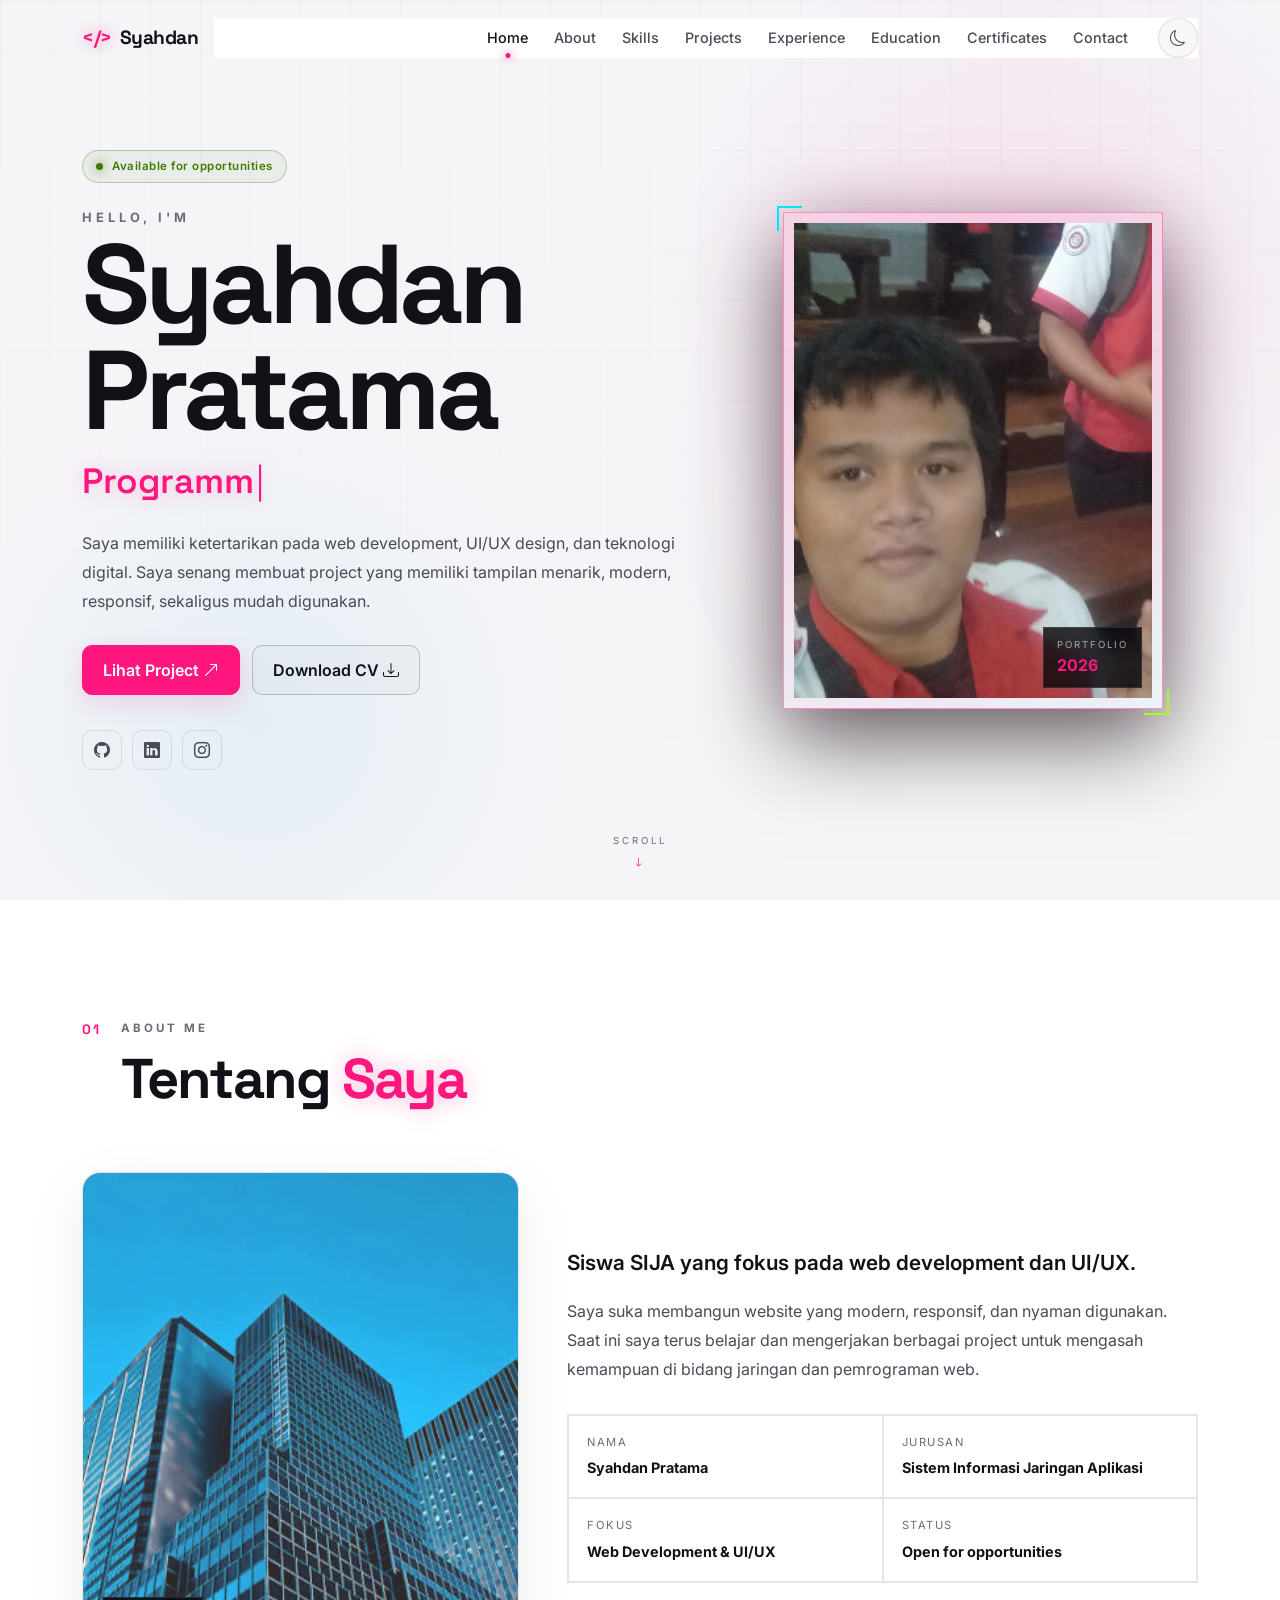
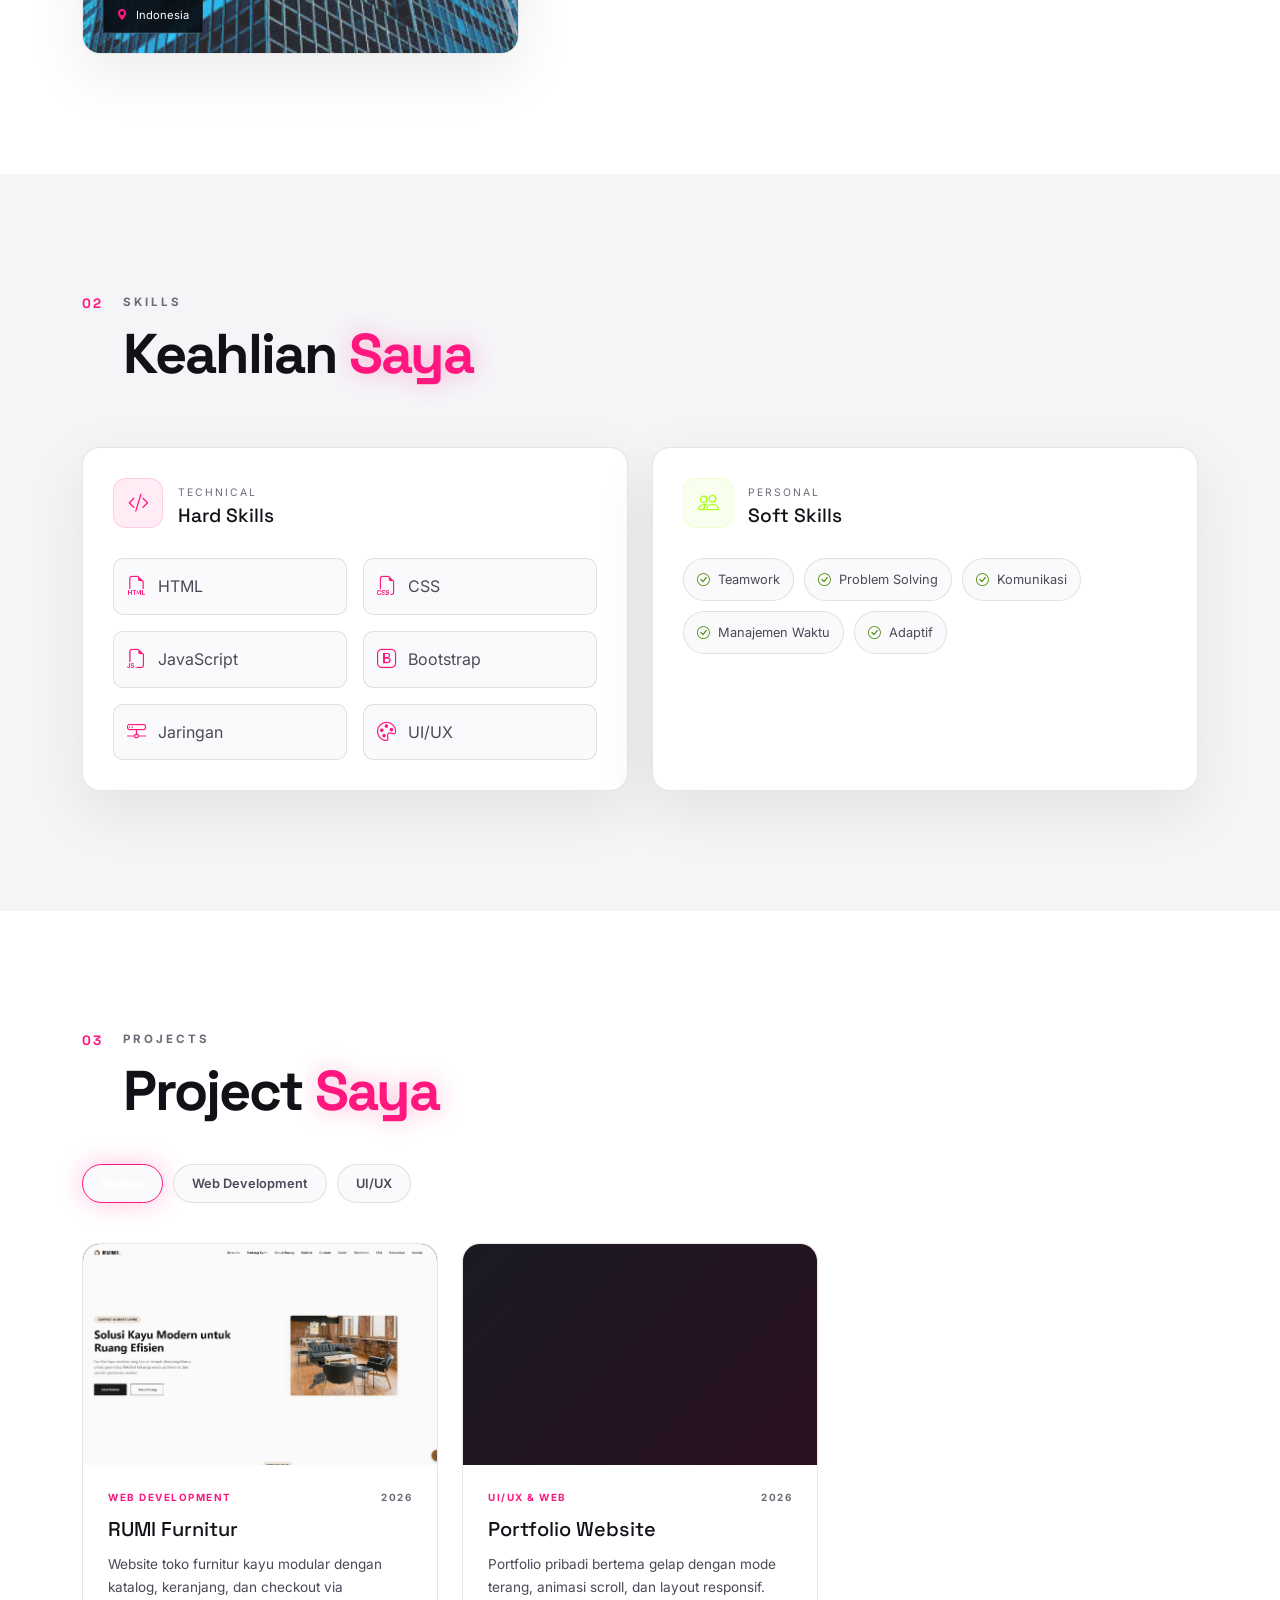
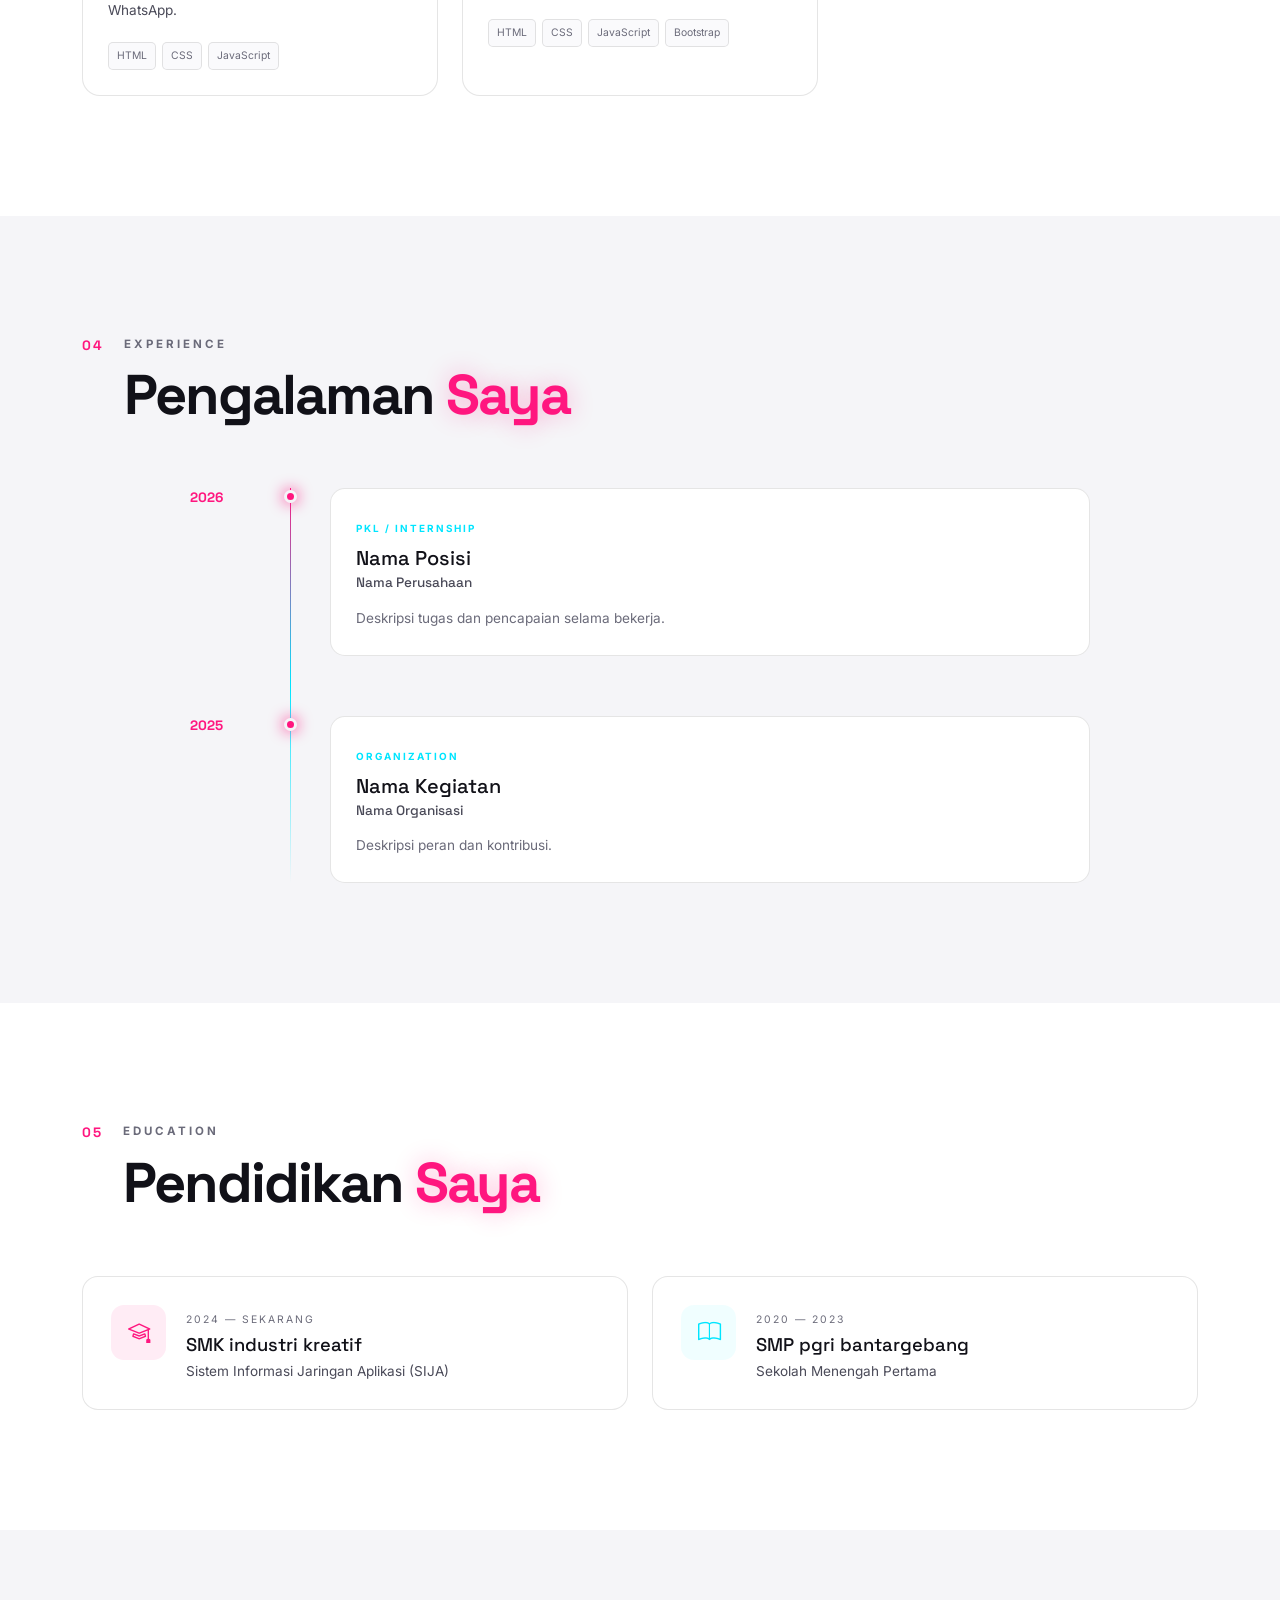
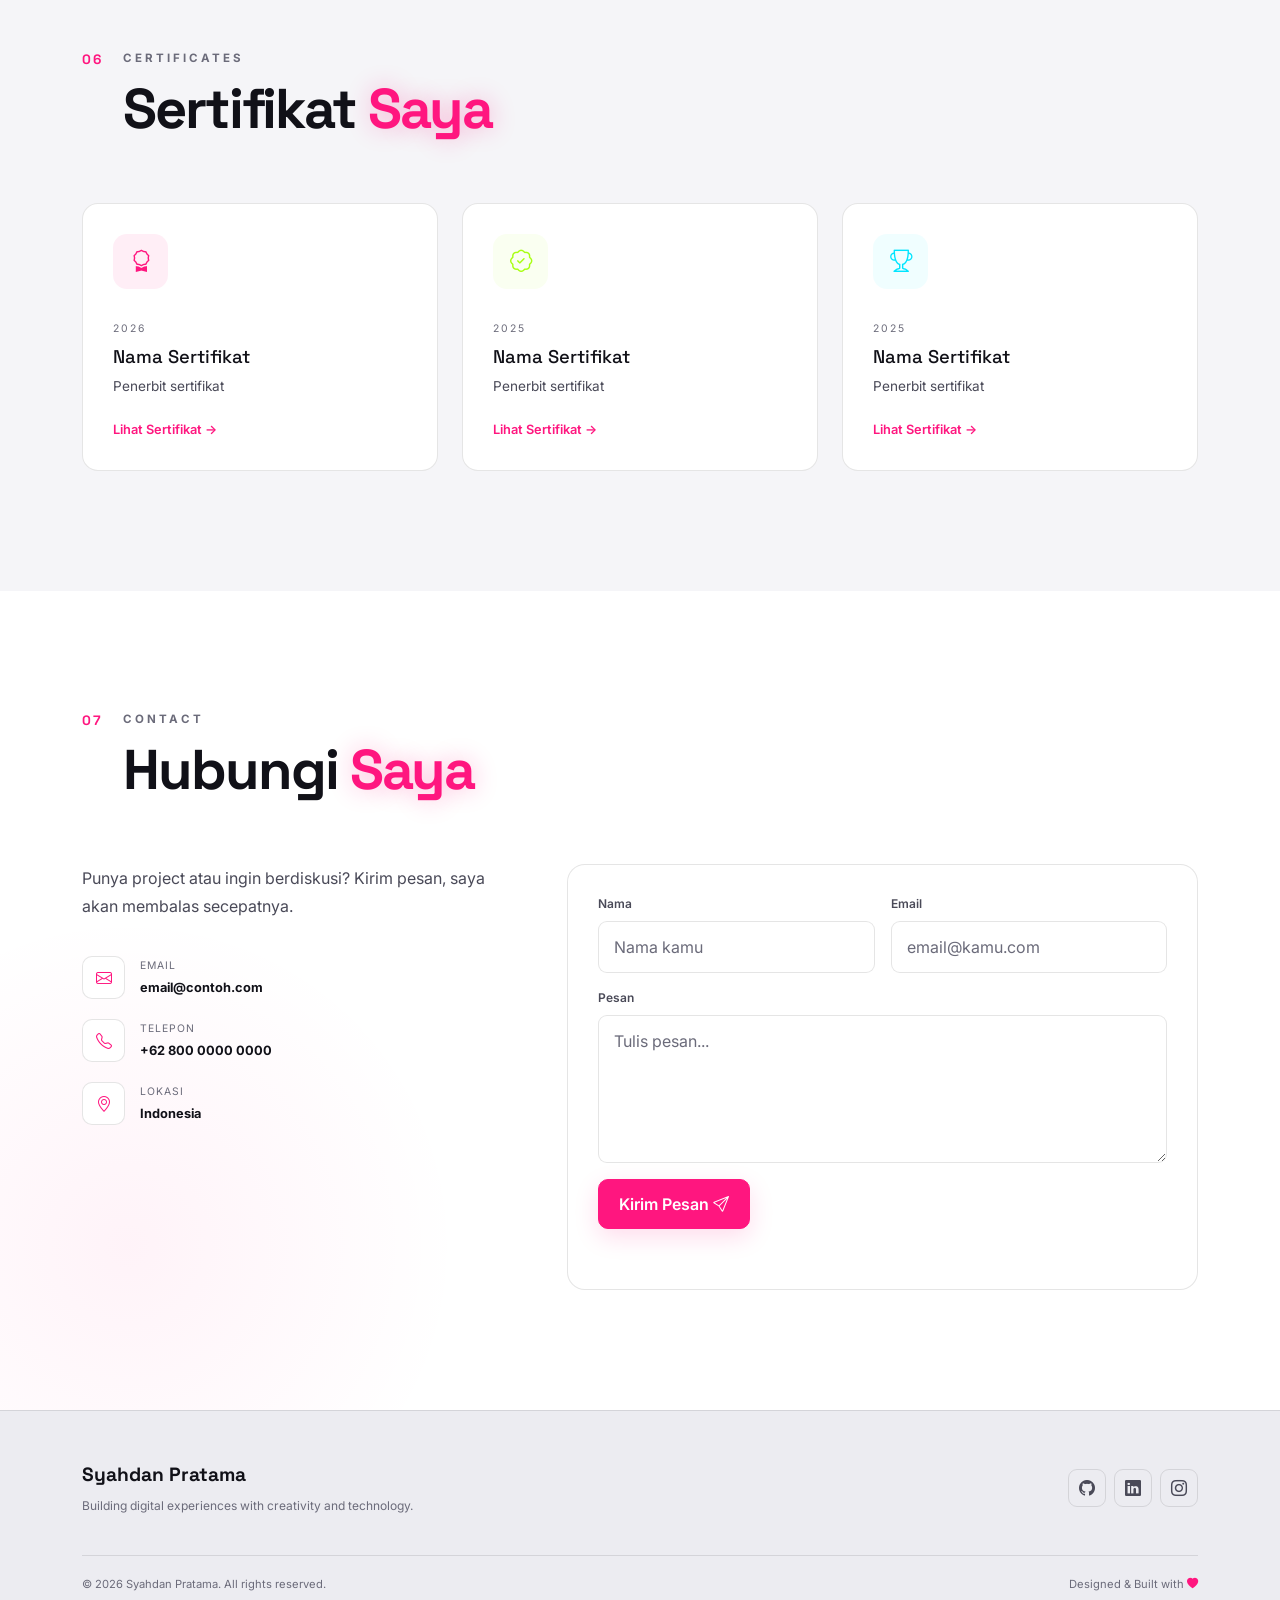
==== commit 75b3d06f: "Add files via upload" ====
--- a/index.html
+++ b/index.html
@@ -3,10 +3,11 @@
 <head>
     <meta charset="UTF-8">
     <meta name="viewport" content="width=device-width, initial-scale=1.0">
-
-    <title>SYAHDAN PRATAMA | SISTEM INFORMASI JARINGAN APLIKASI</title>
-
-    <meta name="description" content="Portfolio Syahdan Pratama - Web Development, UI/UX, dan Digital Design.">
+    <meta name="theme-color" content="#07070a">
+
+    <title>Syahdan Pratama | Programmer Website &amp; UI/UX</title>
+
+    <meta name="description" content="Portfolio Syahdan Pratama, siswa SIJA yang fokus pada Web Development, UI/UX, dan Digital Design.">
     <meta name="author" content="Syahdan Pratama">
 
     <meta property="og:title" content="Syahdan Pratama | Portfolio">
@@ -14,6 +15,8 @@
     <meta property="og:type" content="website">
     <meta property="og:image" content="assets/images/sija.jpg">
 
+    <link rel="icon" href="data:image/svg+xml,%3Csvg xmlns='http://www.w3.org/2000/svg' viewBox='0 0 100 100'%3E%3Crect width='100' height='100' rx='22' fill='%2307070a'/%3E%3Ctext x='50' y='66' font-size='48' font-family='monospace' font-weight='700' text-anchor='middle' fill='%23ff167f'%3E%3C/%3E%3C/text%3E%3C/svg%3E">
+
     <link rel="preconnect" href="https://fonts.googleapis.com">
     <link rel="preconnect" href="https://fonts.gstatic.com" crossorigin>
     <link href="https://fonts.googleapis.com/css2?family=Inter:wght@400;500;600;700;800&family=Space+Grotesk:wght@400;500;600;700&display=swap" rel="stylesheet">
@@ -26,33 +29,35 @@
 
 <body>
 
+    <a href="#main" class="skip-link">Lewati ke konten utama</a>
+
     <!-- NAVBAR -->
-    <nav id="mainNavbar" class="navbar navbar-expand-lg fixed-top">
+    <nav id="mainNavbar" class="navbar navbar-expand-xl fixed-top">
         <div class="container">
-            <a class="navbar-brand" href="#home">
-                <span class="brand-symbol">&lt;/&gt;</span>
+            <a class="navbar-brand" href="#home" aria-label="Beranda">
+                <span class="brand-symbol">&lt;/&gt;</span>Syahdan
             </a>
 
             <button class="navbar-toggler" type="button"
-                data-bs-toggle="collapse"
-                data-bs-target="#navbarNav"
-                aria-controls="navbarNav"
-                aria-expanded="false"
-                aria-label="Toggle navigation">
+                data-bs-toggle="collapse" data-bs-target="#navbarNav"
+                aria-controls="navbarNav" aria-expanded="false"
+                aria-label="Buka menu navigasi">
                 <i class="bi bi-list"></i>
             </button>
 
             <div class="collapse navbar-collapse" id="navbarNav">
-                <ul class="navbar-nav ms-auto align-items-lg-center">
+                <ul class="navbar-nav ms-auto align-items-xl-center">
                     <li class="nav-item"><a class="nav-link active" href="#home">Home</a></li>
                     <li class="nav-item"><a class="nav-link" href="#about">About</a></li>
                     <li class="nav-item"><a class="nav-link" href="#skills">Skills</a></li>
                     <li class="nav-item"><a class="nav-link" href="#projects">Projects</a></li>
                     <li class="nav-item"><a class="nav-link" href="#experience">Experience</a></li>
+                    <li class="nav-item"><a class="nav-link" href="#education">Education</a></li>
+                    <li class="nav-item"><a class="nav-link" href="#certificates">Certificates</a></li>
                     <li class="nav-item"><a class="nav-link" href="#contact">Contact</a></li>
-                    <li class="nav-item ms-lg-3">
-                        <button id="themeToggle" class="theme-toggle"
-                            aria-label="Toggle light mode" title="Toggle theme">
+                    <li class="nav-item ms-xl-3">
+                        <button id="themeToggle" class="theme-toggle" type="button"
+                            aria-label="Ganti tema" title="Ganti tema">
                             <i class="bi bi-sun"></i>
                         </button>
                     </li>
@@ -61,14 +66,14 @@
         </div>
     </nav>
 
-    <main>
+    <main id="main">
 
         <!-- HERO -->
         <section id="home" class="hero-section section">
             <div class="hero-grid"></div>
 
             <div class="container">
-                <div class="row align-items-center min-vh-100">
+                <div class="row align-items-center">
                     <div class="col-lg-7">
                         <div class="hero-content reveal">
                             <span class="status-badge">
@@ -78,7 +83,9 @@
 
                             <p class="hero-small-title">HELLO, I'M</p>
                             <h1>Syahdan Pratama</h1>
-                            <h2>Programmer Website</h2>
+                            <h2 aria-label="Programmer Website">
+                                <span id="typedRole">Programmer Website</span><span class="typed-cursor" aria-hidden="true">|</span>
+                            </h2>
 
                             <p class="hero-description">
                                 Saya memiliki ketertarikan pada web development,
@@ -90,27 +97,18 @@
 
                             <div class="hero-buttons">
                                 <a href="#projects" class="btn btn-primary-custom">
-                                    View My Projects
-                                    <i class="bi bi-arrow-up-right"></i>
+                                    Lihat Project <i class="bi bi-arrow-up-right"></i>
                                 </a>
-
-                                <a href="assets/CV-Syahdan-Pratama.pdf"
-                                    class="btn btn-outline-custom" download>
-                                    Download CV
-                                    <i class="bi bi-download"></i>
+                                <a href="assets/CV-Syahdan-Pratama.pdf" class="btn btn-outline-custom" download>
+                                    Download CV <i class="bi bi-download"></i>
                                 </a>
                             </div>
 
+                            <!-- TODO: ganti "#" dengan link akun kamu -->
                             <div class="hero-socials">
-                                <a href="#" target="_blank" rel="noopener noreferrer" aria-label="GitHub">
-                                    <i class="bi bi-github"></i>
-                                </a>
-                                <a href="#" target="_blank" rel="noopener noreferrer" aria-label="LinkedIn">
-                                    <i class="bi bi-linkedin"></i>
-                                </a>
-                                <a href="#" target="_blank" rel="noopener noreferrer" aria-label="Instagram">
-                                    <i class="bi bi-instagram"></i>
-                                </a>
+                                <a href="#" target="_blank" rel="noopener noreferrer" aria-label="GitHub"><i class="bi bi-github"></i></a>
+                                <a href="#" target="_blank" rel="noopener noreferrer" aria-label="LinkedIn"><i class="bi bi-linkedin"></i></a>
+                                <a href="#" target="_blank" rel="noopener noreferrer" aria-label="Instagram"><i class="bi bi-instagram"></i></a>
                             </div>
                         </div>
                     </div>
@@ -123,8 +121,8 @@
                                 <div class="profile-corner corner-bottom"></div>
 
                                 <img src="assets/images/profile.jpg"
-                                    alt="Foto profil Syahdan Pratama"
-                                    class="profile-image">
+                                     alt="Foto profil Syahdan Pratama"
+                                     class="profile-image" width="380" height="475">
 
                                 <div class="profile-label">
                                     <span>PORTFOLIO</span>
@@ -136,7 +134,7 @@
                 </div>
             </div>
 
-            <a href="#about" class="scroll-indicator" aria-label="Scroll to about section">
+            <a href="#about" class="scroll-indicator" aria-label="Scroll ke bagian about">
                 <span>SCROLL</span>
                 <i class="bi bi-arrow-down"></i>
             </a>
@@ -156,7 +154,7 @@
                 <div class="row g-5 align-items-center">
                     <div class="col-lg-5 reveal">
                         <div class="about-image-card">
-                            <img src="assets/images/sija.jpg" alt="Syahdan Pratama">
+                            <img src="assets/images/sija.jpg" alt="Gedung-gedung tinggi dilihat dari bawah" loading="lazy">
                             <div class="about-image-overlay">
                                 <i class="bi bi-geo-alt-fill"></i> Indonesia
                             </div>
@@ -241,36 +239,53 @@
                     </div>
                 </div>
 
-                <div class="row g-4">
-                    <div class="col-md-6 col-lg-4 reveal">
-                        <a href="#" class="project-card" target="_blank" rel="noopener noreferrer">
+                <div class="project-filters reveal" role="group" aria-label="Filter project">
+                    <button type="button" class="filter-btn active" data-filter="all">Semua</button>
+                    <button type="button" class="filter-btn" data-filter="web">Web Development</button>
+                    <button type="button" class="filter-btn" data-filter="uiux">UI/UX</button>
+                </div>
+
+                <div class="row g-4" id="projectGrid">
+
+                    <!-- PROJECT 1: RUMI -->
+                    <div class="col-md-6 col-lg-4 project-col reveal" data-category="web uiux">
+                        <article class="project-card" data-project="rumi" tabindex="0" role="button"
+                                 aria-label="Lihat detail project RUMI Furnitur">
                             <div class="project-image">
-                                <img src="assets/images/project-1.jpg" alt="Project 1">
+                                <img src="assets/images/project-1.jpg" alt="Tampilan website RUMI Furnitur" loading="lazy">
                                 <div class="project-overlay"><i class="bi bi-arrow-up-right"></i></div>
                             </div>
                             <div class="project-content">
                                 <div class="project-meta"><span>WEB DEVELOPMENT</span><span>2026</span></div>
-                                <h3>Nama Project 1</h3>
-                                <p>Deskripsi singkat tentang project ini.</p>
+                                <h3>RUMI Furnitur</h3>
+                                <p>Website toko furnitur kayu modular dengan katalog, keranjang, dan checkout via WhatsApp.</p>
                                 <div class="tech-list"><span>HTML</span><span>CSS</span><span>JavaScript</span></div>
                             </div>
-                        </a>
-                    </div>
-
-                    <div class="col-md-6 col-lg-4 reveal">
-                        <a href="#" class="project-card" target="_blank" rel="noopener noreferrer">
+                        </article>
+                    </div>
+
+                    <!-- PROJECT 2: Portfolio -->
+                    <div class="col-md-6 col-lg-4 project-col reveal" data-category="web uiux">
+                        <article class="project-card" data-project="portfolio" tabindex="0" role="button"
+                                 aria-label="Lihat detail project Portfolio Website">
                             <div class="project-image">
-                                <img src="assets/images/project-2.jpg" alt="Project 2">
+                                <img src="assets/images/project-2.jpg" alt="Tampilan website portfolio" loading="lazy">
                                 <div class="project-overlay"><i class="bi bi-arrow-up-right"></i></div>
                             </div>
                             <div class="project-content">
-                                <div class="project-meta"><span>UI/UX</span><span>2026</span></div>
-                                <h3>Nama Project 2</h3>
-                                <p>Deskripsi singkat tentang project ini.</p>
-                                <div class="tech-list"><span>Figma</span><span>Bootstrap</span></div>
-                            </div>
-                        </a>
-                    </div>
+                                <div class="project-meta"><span>UI/UX &amp; WEB</span><span>2026</span></div>
+                                <h3>Portfolio Website</h3>
+                                <p>Portfolio pribadi bertema gelap dengan mode terang, animasi scroll, dan layout responsif.</p>
+                                <div class="tech-list"><span>HTML</span><span>CSS</span><span>JavaScript</span><span>Bootstrap</span></div>
+                            </div>
+                        </article>
+                    </div>
+                </div>
+
+                <div class="project-empty" id="projectEmpty" hidden>
+                    <i class="bi bi-folder2-open"></i>
+                    <h3>Belum ada project</h3>
+                    <p>Project di kategori ini akan segera ditambahkan.</p>
                 </div>
             </div>
         </section>
@@ -286,6 +301,7 @@
                     </div>
                 </div>
 
+                <!-- TODO: ganti dengan pengalaman asli -->
                 <div class="timeline">
                     <div class="timeline-item reveal">
                         <div class="timeline-date">2026</div>
@@ -329,7 +345,7 @@
                             <div class="education-icon"><i class="bi bi-mortarboard"></i></div>
                             <div>
                                 <span class="education-year">2024 — SEKARANG</span>
-                                <h3>SMK Nama Sekolah</h3>
+                                <h3>SMK industri kreatif</h3>
                                 <p>Sistem Informasi Jaringan Aplikasi (SIJA)</p>
                             </div>
                         </div>
@@ -338,8 +354,8 @@
                         <div class="education-card">
                             <div class="education-icon cyan"><i class="bi bi-book"></i></div>
                             <div>
-                                <span class="education-year">2021 — 2024</span>
-                                <h3>SMP Nama Sekolah</h3>
+                                <span class="education-year">2020 — 2023</span>
+                                <h3>SMP pgri bantargebang</h3>
                                 <p>Sekolah Menengah Pertama</p>
                             </div>
                         </div>
@@ -426,15 +442,18 @@
                             <div class="row g-3">
                                 <div class="col-md-6">
                                     <label for="name">Nama</label>
-                                    <input type="text" id="name" class="form-control" placeholder="Nama kamu" required>
+                                    <input type="text" id="name" class="form-control" placeholder="Nama kamu" autocomplete="name" required>
+                                    <div class="invalid-feedback">Nama wajib diisi.</div>
                                 </div>
                                 <div class="col-md-6">
                                     <label for="email">Email</label>
-                                    <input type="email" id="email" class="form-control" placeholder="email@kamu.com" required>
+                                    <input type="email" id="email" class="form-control" placeholder="email@kamu.com" autocomplete="email" required>
+                                    <div class="invalid-feedback">Masukkan email yang valid.</div>
                                 </div>
                                 <div class="col-12">
                                     <label for="message">Pesan</label>
-                                    <textarea id="message" rows="5" class="form-control" placeholder="Tulis pesan..." required></textarea>
+                                    <textarea id="message" rows="5" class="form-control" placeholder="Tulis pesan..." minlength="10" required></textarea>
+                                    <div class="invalid-feedback">Pesan minimal 10 karakter.</div>
                                 </div>
                                 <div class="col-12">
                                     <button type="submit" class="btn btn-primary-custom">
@@ -442,7 +461,7 @@
                                     </button>
                                 </div>
                             </div>
-                            <p id="formMessage" class="form-message"></p>
+                            <p id="formMessage" class="form-message" role="status" aria-live="polite"></p>
                         </form>
                     </div>
                 </div>
@@ -451,7 +470,38 @@
 
     </main>
 
-    <button id="backToTop" aria-label="Back to top" title="Back to top">
+    <!-- PROJECT MODAL -->
+    <div class="modal fade" id="projectModal" tabindex="-1" aria-labelledby="projectModalTitle" aria-hidden="true">
+        <div class="modal-dialog modal-dialog-centered modal-lg modal-dialog-scrollable">
+            <div class="modal-content">
+                <div class="modal-header">
+                    <h5 class="modal-title" id="projectModalTitle">Detail Project</h5>
+                    <button type="button" class="btn-close" data-bs-dismiss="modal" aria-label="Tutup"></button>
+                </div>
+                <div class="modal-body">
+                    <img id="modalImage" class="modal-project-image" src="" alt="">
+                    <span class="modal-category" id="modalCategory"></span>
+                    <h3 id="modalName"></h3>
+                    <p id="modalDesc"></p>
+
+                    <div class="modal-details">
+                        <div><span>PERAN</span><p id="modalRole"></p></div>
+                        <div><span>TEKNOLOGI</span><p id="modalTech"></p></div>
+                    </div>
+
+                    <ul class="modal-features" id="modalFeatures"></ul>
+                </div>
+                <div class="modal-footer">
+                    <button type="button" class="btn btn-outline-custom" data-bs-dismiss="modal">Tutup</button>
+                    <a id="modalLink" href="#" class="btn btn-primary-custom" target="_blank" rel="noopener noreferrer">
+                        Kunjungi Website <i class="bi bi-arrow-up-right"></i>
+                    </a>
+                </div>
+            </div>
+        </div>
+    </div>
+
+    <button id="backToTop" type="button" aria-label="Kembali ke atas" title="Kembali ke atas">
         <i class="bi bi-arrow-up"></i>
     </button>
 
@@ -464,15 +514,9 @@
                 </div>
 
                 <div class="footer-socials">
-                    <a href="#" target="_blank" rel="noopener noreferrer" aria-label="GitHub">
-                        <i class="bi bi-github"></i>
-                    </a>
-                    <a href="#" target="_blank" rel="noopener noreferrer" aria-label="LinkedIn">
-                        <i class="bi bi-linkedin"></i>
-                    </a>
-                    <a href="#" target="_blank" rel="noopener noreferrer" aria-label="Instagram">
-                        <i class="bi bi-instagram"></i>
-                    </a>
+                    <a href="#" target="_blank" rel="noopener noreferrer" aria-label="GitHub"><i class="bi bi-github"></i></a>
+                    <a href="#" target="_blank" rel="noopener noreferrer" aria-label="LinkedIn"><i class="bi bi-linkedin"></i></a>
+                    <a href="#" target="_blank" rel="noopener noreferrer" aria-label="Instagram"><i class="bi bi-instagram"></i></a>
                 </div>
             </div>
 
--- a/css/style.css
+++ b/css/style.css
@@ -9,11 +9,10 @@
 
     --text-primary: #ffffff;
     --text-secondary: #a5a5b2;
-    --text-muted: #686875;
+    --text-muted: #7b7b88;
 
     --magenta: #ff167f;
     --magenta-dark: #c90061;
-
     --green: #a8ff12;
     --cyan: #00e5ff;
 
@@ -25,6 +24,7 @@
     --glow-cyan: 0 0 25px rgba(0, 229, 255, 0.2);
 
     --transition: 0.3s ease;
+    color-scheme: dark;
 }
 
 
@@ -35,23 +35,18 @@
 html {
     scroll-behavior: smooth;
     scroll-padding-top: 80px;
-    height: auto;
-    overflow-y: auto;
 }
 
 body {
     margin: 0;
-    padding: 0;
     min-height: 100vh;
 
     background: var(--bg-primary);
     color: var(--text-primary);
-
     font-family: "Inter", sans-serif;
 
-    overflow-y: visible;
-    overflow-x: hidden;   /* fallback browser lama */
-    overflow-x: clip;     /* tidak membuat scroll container baru */
+    overflow-x: hidden;
+    overflow-x: clip;
 
     transition: background 0.3s ease, color 0.3s ease;
 }
@@ -62,9 +57,7 @@
     font-family: "Space Grotesk", sans-serif;
 }
 
-a {
-    text-decoration: none;
-}
+a { text-decoration: none; }
 
 img {
     max-width: 100%;
@@ -76,27 +69,41 @@
     color: white;
 }
 
+:focus-visible {
+    outline: 2px solid var(--cyan);
+    outline-offset: 3px;
+}
+
+.skip-link {
+    position: fixed;
+    top: -60px;
+    left: 15px;
+    z-index: 2000;
+
+    padding: 10px 16px;
+    border-radius: 8px;
+
+    color: white;
+    background: var(--magenta);
+    font-weight: 600;
+
+    transition: top 0.2s ease;
+}
+
+.skip-link:focus {
+    top: 15px;
+    color: white;
+}
+
 
 /* =========================================
    SCROLLBAR
 ========================================= */
 
-::-webkit-scrollbar {
-    width: 8px;
-}
-
-::-webkit-scrollbar-track {
-    background: var(--bg-primary);
-}
-
-::-webkit-scrollbar-thumb {
-    background: #30303a;
-    border-radius: 20px;
-}
-
-::-webkit-scrollbar-thumb:hover {
-    background: var(--magenta);
-}
+::-webkit-scrollbar { width: 8px; }
+::-webkit-scrollbar-track { background: var(--bg-primary); }
+::-webkit-scrollbar-thumb { background: #30303a; border-radius: 20px; }
+::-webkit-scrollbar-thumb:hover { background: var(--magenta); }
 
 
 /* =========================================
@@ -105,16 +112,15 @@
 
 .navbar {
     padding: 18px 0;
-    transition: var(--transition);
     background: transparent;
     z-index: 1000;
+    transition: var(--transition);
 }
 
 .navbar.scrolled {
     padding: 11px 0;
 
     background: rgba(7, 7, 10, 0.88);
-
     backdrop-filter: blur(18px);
     -webkit-backdrop-filter: blur(18px);
 
@@ -123,8 +129,7 @@
 }
 
 .navbar-brand {
-    color: white !important;
-
+    color: var(--text-primary) !important;
     font-size: 1.2rem;
     font-weight: 700;
     letter-spacing: -0.5px;
@@ -132,20 +137,17 @@
 
 .brand-symbol {
     color: var(--magenta);
-    margin-right: 5px;
+    margin-right: 8px;
     text-shadow: 0 0 15px rgba(255, 22, 127, 0.6);
 }
 
-.navbar-nav {
-    gap: 4px;
-}
+.navbar-nav { gap: 2px; }
 
 .nav-link {
     position: relative;
 
     color: var(--text-secondary) !important;
-
-    padding: 9px 13px !important;
+    padding: 9px 12px !important;
 
     font-size: 0.9rem;
     font-weight: 500;
@@ -155,7 +157,7 @@
 
 .nav-link:hover,
 .nav-link.active {
-    color: white !important;
+    color: var(--text-primary) !important;
 }
 
 .nav-link.active::after {
@@ -177,7 +179,7 @@
 
 .navbar-toggler {
     border: 1px solid var(--border);
-    color: white;
+    color: var(--text-primary);
     padding: 7px 10px;
 }
 
@@ -185,9 +187,7 @@
     box-shadow: 0 0 0 3px rgba(255, 22, 127, 0.15);
 }
 
-.navbar-toggler i {
-    font-size: 1.4rem;
-}
+.navbar-toggler i { font-size: 1.4rem; }
 
 .theme-toggle {
     width: 40px;
@@ -219,9 +219,7 @@
     overflow: hidden;
 }
 
-.section-dark {
-    background: var(--bg-secondary);
-}
+.section-dark { background: var(--bg-secondary); }
 
 .section-heading {
     display: flex;
@@ -232,7 +230,6 @@
 
 .section-number {
     color: var(--magenta);
-
     font-family: "Space Grotesk", sans-serif;
     font-size: 0.85rem;
     font-weight: 700;
@@ -241,9 +238,7 @@
 
 .section-label {
     margin: 0 0 8px;
-
     color: var(--text-muted);
-
     font-size: 0.72rem;
     font-weight: 700;
     letter-spacing: 3px;
@@ -251,7 +246,6 @@
 
 .section-heading h2 {
     margin: 0;
-
     font-size: clamp(2.2rem, 5vw, 3.5rem);
     font-weight: 700;
     letter-spacing: -2px;
@@ -268,13 +262,13 @@
 ========================================= */
 
 .hero-section {
-    position: relative;
-
     min-height: 100vh;
     min-height: 100svh;
 
     display: flex;
     align-items: center;
+
+    padding: 0;
 
     background:
         radial-gradient(circle at 80% 30%, rgba(255, 22, 127, 0.07), transparent 30%),
@@ -282,9 +276,12 @@
         var(--bg-primary);
 }
 
+.hero-section .container { width: 100%; }
+
 .hero-section .row {
-    padding-top: 90px;
-    padding-bottom: 90px;
+    min-height: 100vh;
+    min-height: 100svh;
+    padding: 110px 0 90px;
 }
 
 .hero-grid {
@@ -296,7 +293,6 @@
     background-image:
         linear-gradient(rgba(255, 255, 255, 0.05) 1px, transparent 1px),
         linear-gradient(90deg, rgba(255, 255, 255, 0.05) 1px, transparent 1px);
-
     background-size: 50px 50px;
 
     -webkit-mask-image: linear-gradient(to bottom, black, transparent 80%);
@@ -342,9 +338,7 @@
 
 .hero-small-title {
     margin-bottom: 5px;
-
     color: var(--text-muted);
-
     font-size: 0.8rem;
     font-weight: 700;
     letter-spacing: 4px;
@@ -352,7 +346,6 @@
 
 .hero-section h1 {
     margin: 0;
-
     font-size: clamp(3.5rem, 9vw, 7rem);
     line-height: 0.95;
     font-weight: 800;
@@ -360,6 +353,7 @@
 }
 
 .hero-section h2 {
+    min-height: 1.4em;
     margin: 15px 0 20px;
 
     color: var(--magenta);
@@ -370,11 +364,15 @@
     text-shadow: 0 0 25px rgba(255, 22, 127, 0.25);
 }
 
+.typed-cursor {
+    margin-left: 2px;
+    font-weight: 300;
+    animation: blink 1s step-end infinite;
+}
+
 .hero-description {
     max-width: 650px;
-
     color: var(--text-secondary);
-
     font-size: 1rem;
     line-height: 1.8;
 }
@@ -395,39 +393,32 @@
 
 .btn-primary-custom {
     color: white;
-
     border: 1px solid var(--magenta);
     background: var(--magenta);
-
     box-shadow: 0 8px 25px rgba(255, 22, 127, 0.15);
 }
 
-.btn-primary-custom:hover {
+.btn-primary-custom:hover,
+.btn-primary-custom:focus-visible {
     color: white;
-
     background: var(--magenta-dark);
     border-color: var(--magenta);
-
     transform: translateY(-3px);
-
     box-shadow: 0 10px 35px rgba(255, 22, 127, 0.3);
 }
 
 .btn-outline-custom {
     color: var(--text-primary);
-
     border: 1px solid rgba(255, 255, 255, 0.16);
     background: rgba(255, 255, 255, 0.03);
 }
 
-.btn-outline-custom:hover {
+.btn-outline-custom:hover,
+.btn-outline-custom:focus-visible {
     color: var(--cyan);
-
     border-color: var(--cyan);
     background: rgba(0, 229, 255, 0.04);
-
     box-shadow: var(--glow-cyan);
-
     transform: translateY(-3px);
 }
 
@@ -457,9 +448,7 @@
 .hero-socials a:hover {
     color: var(--magenta);
     border-color: var(--magenta);
-
     transform: translateY(-3px);
-
     box-shadow: var(--glow-magenta);
 }
 
@@ -470,11 +459,25 @@
 
 .hero-image-wrapper {
     position: relative;
-
     display: flex;
     justify-content: center;
-
     margin-top: 60px;
+}
+
+.hero-image-glow {
+    position: absolute;
+    top: 50%;
+    left: 50%;
+
+    width: 70%;
+    height: 70%;
+
+    transform: translate(-50%, -50%);
+
+    background: var(--magenta);
+    opacity: 0.12;
+    filter: blur(90px);
+    pointer-events: none;
 }
 
 .profile-frame {
@@ -485,11 +488,7 @@
 
     border: 1px solid rgba(255, 22, 127, 0.4);
 
-    background: linear-gradient(
-        145deg,
-        rgba(255, 22, 127, 0.12),
-        rgba(0, 229, 255, 0.04)
-    );
+    background: linear-gradient(145deg, rgba(255, 22, 127, 0.12), rgba(0, 229, 255, 0.04));
 
     box-shadow:
         0 30px 80px rgba(0, 0, 0, 0.6),
@@ -502,12 +501,12 @@
     width: 100%;
     aspect-ratio: 4 / 5;
     object-fit: cover;
-    filter: saturate(0.85);
+    object-position: 25% 30%;
+    background: linear-gradient(145deg, #1a1a22, #0d0d12);
 }
 
 .profile-label {
     position: absolute;
-
     right: 20px;
     bottom: 20px;
 
@@ -523,14 +522,12 @@
 }
 
 .profile-label span {
-    color: var(--text-muted);
+    color: #a5a5b2;
     font-size: 0.6rem;
     letter-spacing: 2px;
 }
 
-.profile-label strong {
-    color: var(--magenta);
-}
+.profile-label strong { color: var(--magenta); }
 
 .profile-corner {
     position: absolute;
@@ -542,7 +539,6 @@
 .corner-top {
     top: -7px;
     left: -7px;
-
     border-top: 2px solid var(--cyan);
     border-left: 2px solid var(--cyan);
 }
@@ -550,14 +546,12 @@
 .corner-bottom {
     right: -7px;
     bottom: -7px;
-
     border-right: 2px solid var(--green);
     border-bottom: 2px solid var(--green);
 }
 
 .scroll-indicator {
     position: absolute;
-
     left: 50%;
     bottom: 30px;
 
@@ -569,7 +563,6 @@
     transform: translateX(-50%);
 
     color: var(--text-muted);
-
     font-size: 0.6rem;
     letter-spacing: 3px;
 }
@@ -599,17 +592,14 @@
     width: 100%;
     height: 430px;
     object-fit: cover;
-    opacity: 0.75;
-    transition: 0.6s ease;
-}
-
-.about-image-card:hover img {
-    transform: scale(1.04);
-}
+    opacity: 0.85;
+    transition: transform 0.6s ease;
+}
+
+.about-image-card:hover img { transform: scale(1.04); }
 
 .about-image-overlay {
     position: absolute;
-
     left: 20px;
     bottom: 20px;
 
@@ -618,7 +608,7 @@
     background: rgba(7, 7, 10, 0.85);
     backdrop-filter: blur(10px);
 
-    border: 1px solid var(--border);
+    border: 1px solid rgba(255, 255, 255, 0.1);
 
     color: white;
     font-size: 0.7rem;
@@ -630,8 +620,8 @@
 }
 
 .about-lead {
-    color: white !important;
-    font-size: 1.3rem !important;
+    color: var(--text-primary);
+    font-size: 1.3rem;
     font-weight: 600;
 }
 
@@ -640,10 +630,11 @@
     line-height: 1.8;
 }
 
+.about-content .about-lead { color: var(--text-primary); }
+
 .about-info {
     display: grid;
     grid-template-columns: repeat(2, 1fr);
-    gap: 1px;
 
     margin-top: 30px;
 
@@ -652,7 +643,6 @@
 
 .info-item {
     padding: 18px;
-
     background: var(--bg-card);
     border: 1px solid var(--border);
 }
@@ -669,7 +659,7 @@
 }
 
 .info-item strong {
-    color: white;
+    color: var(--text-primary);
     font-size: 0.9rem;
 }
 
@@ -679,17 +669,13 @@
 ========================================= */
 
 .skill-card {
+    height: 100%;
     padding: 30px;
 
     border: 1px solid var(--border);
     border-radius: 18px;
 
-    background: linear-gradient(
-        145deg,
-        rgba(255, 255, 255, 0.035),
-        rgba(255, 255, 255, 0.01)
-    );
-
+    background: linear-gradient(145deg, rgba(255, 255, 255, 0.035), rgba(255, 255, 255, 0.01));
     box-shadow: var(--shadow);
 
     transition: var(--transition);
@@ -764,7 +750,7 @@
 }
 
 .skill-item:hover {
-    color: white;
+    color: var(--text-primary);
     border-color: rgba(255, 22, 127, 0.25);
     transform: translateX(4px);
 }
@@ -793,28 +779,59 @@
     transition: var(--transition);
 }
 
-.soft-skills span i {
-    color: var(--green);
-}
+.soft-skills span i { color: var(--green); }
 
 .soft-skills span:hover {
     border-color: var(--green);
+    color: var(--text-primary);
+    box-shadow: var(--glow-green);
+}
+
+
+/* =========================================
+   PROJECTS
+========================================= */
+
+.project-filters {
+    display: flex;
+    flex-wrap: wrap;
+    gap: 10px;
+    margin: -20px 0 40px;
+}
+
+.filter-btn {
+    padding: 9px 18px;
+
+    border: 1px solid var(--border);
+    border-radius: 50px;
+
+    color: var(--text-secondary);
+    background: rgba(255, 255, 255, 0.02);
+
+    font-size: 0.8rem;
+    font-weight: 600;
+
+    transition: var(--transition);
+}
+
+.filter-btn:hover {
+    color: var(--text-primary);
+    border-color: rgba(255, 22, 127, 0.4);
+}
+
+.filter-btn.active {
     color: white;
-    box-shadow: var(--glow-green);
-}
-
-
-/* =========================================
-   PROJECTS
-========================================= */
+    border-color: var(--magenta);
+    background: var(--magenta);
+    box-shadow: var(--glow-magenta);
+}
+
+.project-col.is-hidden { display: none; }
 
 .project-card {
     display: block;
     height: 100%;
 
-    color: inherit;
-    text-decoration: none;
-
     overflow: hidden;
 
     border: 1px solid var(--border);
@@ -824,10 +841,11 @@
 
     cursor: pointer;
 
-    transition: 0.4s ease;
-}
-
-.project-card:hover {
+    transition: transform 0.4s ease, border-color 0.4s ease, box-shadow 0.4s ease;
+}
+
+.project-card:hover,
+.project-card:focus-visible {
     transform: translateY(-8px);
 
     border-color: rgba(255, 22, 127, 0.35);
@@ -841,19 +859,18 @@
     position: relative;
     overflow: hidden;
     aspect-ratio: 16 / 10;
-    background: #1a1a22;
+    background: linear-gradient(135deg, #1a1a22, #2a1020);
 }
 
 .project-image img {
     width: 100%;
     height: 100%;
     object-fit: cover;
-    transition: 0.5s ease;
-}
-
-.project-card:hover .project-image img {
-    transform: scale(1.06);
-}
+    object-position: top;
+    transition: transform 0.5s ease;
+}
+
+.project-card:hover .project-image img { transform: scale(1.06); }
 
 .project-overlay {
     position: absolute;
@@ -864,7 +881,6 @@
     justify-content: center;
 
     opacity: 0;
-
     background: rgba(7, 7, 10, 0.65);
 
     transition: var(--transition);
@@ -887,13 +903,10 @@
     box-shadow: var(--glow-magenta);
 }
 
-.project-card:hover .project-overlay {
-    opacity: 1;
-}
-
-.project-content {
-    padding: 25px;
-}
+.project-card:hover .project-overlay,
+.project-card:focus-visible .project-overlay { opacity: 1; }
+
+.project-content { padding: 25px; }
 
 .project-meta {
     display: flex;
@@ -908,9 +921,7 @@
     letter-spacing: 1.5px;
 }
 
-.project-meta span:last-child {
-    color: var(--text-muted);
-}
+.project-meta span:last-child { color: var(--text-muted); }
 
 .project-content h3 {
     margin-bottom: 12px;
@@ -919,9 +930,7 @@
 
 .project-content p {
     margin-bottom: 20px;
-
     color: var(--text-secondary);
-
     font-size: 0.85rem;
     line-height: 1.7;
 }
@@ -939,8 +948,37 @@
     border-radius: 5px;
 
     color: var(--text-muted);
-
-    font-size: 0.62rem;
+    font-size: 0.65rem;
+}
+
+.project-empty {
+    padding: 70px 25px;
+
+    border: 1px dashed var(--border);
+    border-radius: 18px;
+
+    text-align: center;
+    background: var(--bg-card);
+}
+
+.project-empty[hidden] { display: none; }
+
+.project-empty i {
+    display: block;
+    margin-bottom: 15px;
+    color: var(--magenta);
+    font-size: 2.6rem;
+}
+
+.project-empty h3 {
+    margin-bottom: 8px;
+    font-size: 1.3rem;
+}
+
+.project-empty p {
+    max-width: 420px;
+    margin: 0 auto;
+    color: var(--text-secondary);
 }
 
 
@@ -964,12 +1002,7 @@
 
     width: 1px;
 
-    background: linear-gradient(
-        to bottom,
-        var(--magenta),
-        var(--cyan),
-        transparent
-    );
+    background: linear-gradient(to bottom, var(--magenta), var(--cyan), transparent);
 }
 
 .timeline-item {
@@ -982,9 +1015,10 @@
     padding-bottom: 60px;
 }
 
+.timeline-item:last-child { padding-bottom: 0; }
+
 .timeline-date {
     color: var(--magenta);
-
     font-family: "Space Grotesk", sans-serif;
     font-size: 0.85rem;
     font-weight: 700;
@@ -992,7 +1026,6 @@
 
 .timeline-dot {
     position: absolute;
-
     left: 94px;
     top: 2px;
 
@@ -1026,7 +1059,6 @@
 
 .timeline-type {
     color: var(--cyan);
-
     font-size: 0.62rem;
     font-weight: 700;
     letter-spacing: 2px;
@@ -1039,18 +1071,14 @@
 
 .timeline-content h4 {
     margin-bottom: 15px;
-
     color: var(--text-secondary);
-
     font-size: 0.85rem;
     font-weight: 500;
 }
 
 .timeline-content p {
     margin: 0;
-
     color: var(--text-muted);
-
     font-size: 0.85rem;
     line-height: 1.7;
 }
@@ -1127,7 +1155,6 @@
 
 .certificate-card {
     height: 100%;
-
     padding: 30px;
 
     border: 1px solid var(--border);
@@ -1162,15 +1189,8 @@
     font-size: 1.4rem;
 }
 
-.green-icon {
-    color: var(--green);
-    background: rgba(168, 255, 18, 0.06);
-}
-
-.cyan-icon {
-    color: var(--cyan);
-    background: rgba(0, 229, 255, 0.06);
-}
+.green-icon { color: var(--green); background: rgba(168, 255, 18, 0.06); }
+.cyan-icon  { color: var(--cyan);  background: rgba(0, 229, 255, 0.06); }
 
 .certificate-card > span {
     color: var(--text-muted);
@@ -1195,9 +1215,7 @@
     font-weight: 600;
 }
 
-.certificate-link:hover {
-    color: var(--cyan);
-}
+.certificate-link:hover { color: var(--cyan); }
 
 
 /* =========================================
@@ -1212,13 +1230,10 @@
 
 .contact-lead {
     max-width: 450px;
-
+    margin-bottom: 35px;
     color: var(--text-secondary);
-
     font-size: 1rem;
     line-height: 1.8;
-
-    margin-bottom: 35px;
 }
 
 .contact-item {
@@ -1256,9 +1271,7 @@
 
 .contact-item strong {
     margin-top: 4px;
-
-    color: white;
-
+    color: var(--text-primary);
     font-size: 0.8rem;
     text-transform: none;
     letter-spacing: 0;
@@ -1277,9 +1290,7 @@
 .contact-form label {
     display: block;
     margin-bottom: 8px;
-
     color: var(--text-secondary);
-
     font-size: 0.75rem;
     font-weight: 600;
 }
@@ -1287,25 +1298,38 @@
 .form-control {
     padding: 13px 15px;
 
-    color: white !important;
+    color: var(--text-primary);
 
     border: 1px solid var(--border);
     border-radius: 9px;
 
-    background: rgba(255, 255, 255, 0.025) !important;
-}
-
-.form-control::placeholder {
-    color: var(--text-muted);
-}
+    background: rgba(255, 255, 255, 0.025);
+}
+
+.form-control::placeholder { color: var(--text-muted); }
 
 .form-control:focus {
+    color: var(--text-primary);
+    background: rgba(255, 255, 255, 0.04);
     border-color: var(--magenta);
-    box-shadow: 0 0 0 3px rgba(255, 22, 127, 0.08);
-}
+    box-shadow: 0 0 0 3px rgba(255, 22, 127, 0.1);
+}
+
+.was-validated .form-control:valid {
+    border-color: rgba(168, 255, 18, 0.5);
+    background-image: none;
+}
+
+.was-validated .form-control:invalid {
+    border-color: #ff4d4d;
+    background-image: none;
+}
+
+.invalid-feedback { font-size: 0.75rem; }
 
 .form-message {
-    margin-top: 15px;
+    margin: 15px 0 0;
+    min-height: 1.2em;
     color: var(--green);
     font-size: 0.8rem;
 }
@@ -1318,37 +1342,32 @@
 .modal-content {
     overflow: hidden;
 
-    border: 1px solid rgba(255, 255, 255, 0.1);
+    border: 1px solid var(--border);
     border-radius: 18px;
 
-    color: white;
-    background: #0c0c11;
-
-    box-shadow: 0 30px 100px rgba(0, 0, 0, 0.7);
-}
-
-.modal-header {
-    border-bottom: 1px solid var(--border);
-}
-
-.modal-title {
-    font-size: 1.2rem;
-}
-
-.btn-close {
-    filter: invert(1);
-}
-
-.modal-body {
-    padding: 25px;
-}
+    color: var(--text-primary);
+    background: var(--bg-card);
+
+    box-shadow: 0 30px 100px rgba(0, 0, 0, 0.5);
+}
+
+.modal-header,
+.modal-footer { border-color: var(--border); }
+
+.modal-title { font-size: 1.1rem; }
+
+.btn-close { filter: invert(1); }
+
+.modal-body { padding: 25px; }
 
 .modal-project-image {
     width: 100%;
-    max-height: 400px;
+    max-height: 380px;
     object-fit: cover;
+    object-position: top;
     border-radius: 12px;
     margin-bottom: 25px;
+    background: linear-gradient(135deg, #1a1a22, #2a1020);
 }
 
 .modal-category {
@@ -1371,12 +1390,12 @@
 .modal-details {
     display: grid;
     grid-template-columns: 1fr 1fr;
-    gap: 20px;
+    gap: 15px;
     margin-top: 25px;
 }
 
 .modal-details > div {
-    padding: 18px;
+    padding: 16px;
 
     border: 1px solid var(--border);
     border-radius: 10px;
@@ -1392,12 +1411,38 @@
 
 .modal-details p {
     margin: 6px 0 0;
-    color: white;
-    font-size: 0.8rem;
-}
-
-.modal-footer {
-    border-top: 1px solid var(--border);
+    color: var(--text-primary);
+    font-size: 0.85rem;
+}
+
+.modal-features {
+    display: grid;
+    gap: 10px;
+
+    margin: 25px 0 0;
+    padding: 0;
+
+    list-style: none;
+}
+
+.modal-features li {
+    position: relative;
+    padding-left: 26px;
+
+    color: var(--text-secondary);
+    font-size: 0.88rem;
+    line-height: 1.6;
+}
+
+.modal-features li::before {
+    content: "\F26A";
+    font-family: "bootstrap-icons";
+
+    position: absolute;
+    left: 0;
+    top: 1px;
+
+    color: var(--green);
 }
 
 
@@ -1407,7 +1452,6 @@
 
 #backToTop {
     position: fixed;
-
     right: 25px;
     bottom: 25px;
 
@@ -1428,11 +1472,9 @@
 
     opacity: 0;
     visibility: hidden;
-
     transform: translateY(15px);
 
     transition: var(--transition);
-
     z-index: 900;
 }
 
@@ -1442,9 +1484,7 @@
     transform: translateY(0);
 }
 
-#backToTop:hover {
-    transform: translateY(-4px);
-}
+#backToTop:hover { transform: translateY(-4px); }
 
 
 /* =========================================
@@ -1465,9 +1505,7 @@
 }
 
 .footer-brand {
-    color: white;
-
-    font-family: "Space Grotesk", sans-serif;
+    color: var(--text-primary);
     font-size: 1.2rem;
     font-weight: 700;
 }
@@ -1516,12 +1554,10 @@
     border-top: 1px solid var(--border);
 
     color: var(--text-muted);
-    font-size: 0.65rem;
-}
-
-.footer-bottom i {
-    color: var(--magenta);
-}
+    font-size: 0.7rem;
+}
+
+.footer-bottom i { color: var(--magenta); }
 
 
 /* =========================================
@@ -1559,81 +1595,29 @@
     50%      { transform: translateY(6px); }
 }
 
-
-/* =========================================
-   PROJECT EMPTY STATE
-========================================= */
-
-.project-empty {
-    padding: 70px 25px;
-
-    border: 1px dashed var(--border);
-    border-radius: 18px;
-
-    text-align: center;
-    background: var(--bg-card);
-}
-
-.project-empty i {
-    display: block;
-    margin-bottom: 15px;
-    color: var(--magenta);
-    font-size: 2.6rem;
-}
-
-.project-empty h3 {
-    margin-bottom: 8px;
-    font-size: 1.3rem;
-}
-
-.project-empty p {
-    max-width: 420px;
-    margin: 0 auto;
-    opacity: 0.7;
-}
-
-
-/* =========================================
-   RESPONSIVE — PC BESAR
+@keyframes blink {
+    0%, 100% { opacity: 1; }
+    50%      { opacity: 0; }
+}
+
+
+/* =========================================
+   RESPONSIVE
 ========================================= */
 
 @media (min-width: 1400px) {
-
-    .container {
-        max-width: 1240px;
-    }
-
-    .section {
-        padding: 140px 0;
-    }
-
-    .hero-description {
-        font-size: 1.05rem;
-    }
-}
-
-
-/* =========================================
-   RESPONSIVE — PC / LAPTOP
-========================================= */
+    .container { max-width: 1240px; }
+    .section { padding: 140px 0; }
+    .hero-description { font-size: 1.05rem; }
+}
 
 @media (min-width: 992px) {
-
-    .hero-image-wrapper {
-        margin-top: 0;
-    }
-
-    .about-image-card img {
-        height: 480px;
-    }
-}
-
-
-/* =========================================
-   RESPONSIVE — TABLET & HP
-========================================= */
-
-@media (max-width: 991.98px) {
+    .hero-image-wrapper { margin-top: 0; }
+    .about-image-card img { height: 480px; }
+}
+
+/* Navbar collapse (breakpoint xl = 1200px) */
+@media (max-width: 1199.98px) {
 
     .navbar-collapse {
         margin-top: 15px;
@@ -1646,96 +1630,55 @@
         backdrop-filter: blur(20px);
     }
 
-    .navbar-nav {
-        align-items: stretch !important;
+    .navbar-nav { align-items: stretch !important; }
+
+    .nav-link { padding: 12px !important; }
+
+    .nav-link.active::after {
+        left: 2px;
+        top: 50%;
+        bottom: auto;
+        transform: translateY(-50%);
     }
 
-    .nav-link {
-        padding: 12px !important;
-    }
-
-    .nav-link.active::after {
-        left: 10px;
-        transform: none;
-    }
-
-    .theme-toggle {
-        margin: 10px 12px;
-    }
-
-    .hero-image-wrapper {
-        margin-top: 40px;
-    }
-
-    .hero-section .row {
-        padding-top: 110px;
-    }
-
-    .scroll-indicator {
-        display: none;
-    }
-
-    .section {
-        padding: 90px 0;
-    }
-}
-
-
-/* =========================================
-   RESPONSIVE — HP
-========================================= */
+    .theme-toggle { margin: 10px 12px 4px; }
+}
+
+@media (max-width: 991.98px) {
+
+    .hero-image-wrapper { margin-top: 20px; }
+
+    .scroll-indicator { display: none; }
+
+    .section { padding: 90px 0; }
+}
 
 @media (max-width: 767.98px) {
 
-    .section {
-        padding: 75px 0;
-    }
-
-    .section-heading {
-        margin-bottom: 40px;
-    }
-
-    .hero-section .row {
-        padding-top: 100px;
-        padding-bottom: 80px;
-    }
-
-    .hero-section h1 {
-        letter-spacing: -3px;
-    }
-
-    .hero-description {
-        font-size: 0.9rem;
-    }
+    .section { padding: 75px 0; }
+
+    .section-heading { margin-bottom: 40px; }
+
+    .hero-section .row { padding: 100px 0 80px; }
+
+    .hero-section h1 { letter-spacing: -3px; }
+
+    .hero-description { font-size: 0.92rem; }
 
     .hero-buttons {
         flex-direction: column;
         align-items: stretch;
     }
 
-    .hero-buttons .btn {
-        text-align: center;
-    }
-
-    .hero-image-wrapper {
-        margin-top: 50px;
-    }
-
-    .profile-frame {
-        width: min(330px, 82vw);
-    }
-
-    .about-image-card img {
-        height: 320px;
-    }
-
-    .about-info {
-        grid-template-columns: 1fr;
-    }
-
-    .timeline::before {
-        left: 7px;
-    }
+    .hero-buttons .btn { text-align: center; }
+
+    .profile-frame { width: min(330px, 82vw); }
+
+    .about-image-card img { height: 320px; }
+
+    .about-info { grid-template-columns: 1fr; }
+
+    .timeline::before { left: 7px; }
 
     .timeline-item {
         display: block;
@@ -1743,21 +1686,13 @@
         padding-bottom: 40px;
     }
 
-    .timeline-dot {
-        left: 1px;
-    }
-
-    .timeline-date {
-        margin-bottom: 12px;
-    }
-
-    .timeline-content {
-        padding: 20px;
-    }
-
-    .modal-details {
-        grid-template-columns: 1fr;
-    }
+    .timeline-dot { left: 1px; }
+
+    .timeline-date { margin-bottom: 12px; }
+
+    .timeline-content { padding: 20px; }
+
+    .modal-details { grid-template-columns: 1fr; }
 
     .footer-content {
         flex-direction: column;
@@ -1770,7 +1705,6 @@
     }
 }
 
-
 @media (max-width: 425px) {
 
     .container {
@@ -1783,25 +1717,14 @@
         letter-spacing: -2px;
     }
 
-    .hero-section h2 {
-        font-size: 1.3rem;
-    }
-
-    .section-heading h2 {
-        font-size: 2.1rem;
-    }
-
-    .section-number {
-        font-size: 0.7rem;
-    }
-
-    .skill-card {
-        padding: 20px;
-    }
-
-    .contact-form {
-        padding: 20px;
-    }
+    .hero-section h2 { font-size: 1.3rem; }
+
+    .section-heading h2 { font-size: 2.1rem; }
+
+    .section-number { font-size: 0.7rem; }
+
+    .skill-card,
+    .contact-form { padding: 20px; }
 
     #backToTop {
         right: 15px;
@@ -1809,20 +1732,10 @@
     }
 }
 
-
 @media (max-width: 350px) {
-
-    .hero-section h1 {
-        font-size: 2.7rem;
-    }
-
-    .status-badge {
-        font-size: 0.62rem;
-    }
-
-    .section-heading {
-        gap: 10px;
-    }
+    .hero-section h1 { font-size: 2.7rem; }
+    .status-badge { font-size: 0.62rem; }
+    .section-heading { gap: 10px; }
 }
 
 
@@ -1837,36 +1750,35 @@
 
     --text-primary: #111118;
     --text-secondary: #4a4a58;
-    --text-muted: #7a7a88;
+    --text-muted: #6b6b7a;
 
     --border: rgba(0, 0, 0, 0.1);
 
     --shadow: 0 20px 60px rgba(0, 0, 0, 0.08);
-}
-
-body.light-mode .navbar.scrolled {
-    background: rgba(255, 255, 255, 0.9);
-}
-
-body.light-mode .navbar-brand,
-body.light-mode .nav-link:hover,
-body.light-mode .nav-link.active,
-body.light-mode .navbar-toggler {
-    color: #111118 !important;
-}
-
-body.light-mode .about-lead,
-body.light-mode .info-item strong,
-body.light-mode .contact-item strong,
-body.light-mode .skill-item:hover,
-body.light-mode .soft-skills span:hover,
-body.light-mode .footer-brand {
-    color: #111118 !important;
-}
-
-body.light-mode .form-control {
-    color: #111118 !important;
-    background: #ffffff !important;
+
+    color-scheme: light;
+}
+
+body.light-mode .navbar.scrolled { background: rgba(255, 255, 255, 0.9); box-shadow: 0 10px 40px rgba(0, 0, 0, 0.06); }
+
+body.light-mode .navbar-collapse { background: rgba(255, 255, 255, 0.97); }
+
+body.light-mode .navbar-toggler i { color: #111118; }
+
+body.light-mode .theme-toggle { background: rgba(0, 0, 0, 0.03); }
+
+body.light-mode .hero-section {
+    background:
+        radial-gradient(circle at 80% 30%, rgba(255, 22, 127, 0.09), transparent 30%),
+        radial-gradient(circle at 20% 80%, rgba(0, 150, 200, 0.07), transparent 25%),
+        var(--bg-primary);
+}
+
+body.light-mode .hero-grid {
+    opacity: 0.5;
+    background-image:
+        linear-gradient(rgba(0, 0, 0, 0.06) 1px, transparent 1px),
+        linear-gradient(90deg, rgba(0, 0, 0, 0.06) 1px, transparent 1px);
 }
 
 body.light-mode .btn-outline-custom {
@@ -1875,38 +1787,56 @@
     background: rgba(0, 0, 0, 0.02);
 }
 
-body.light-mode .hero-grid {
-    opacity: 0.4;
-    background-image:
-        linear-gradient(rgba(0, 0, 0, 0.06) 1px, transparent 1px),
-        linear-gradient(90deg, rgba(0, 0, 0, 0.06) 1px, transparent 1px);
-}
-
-body.light-mode footer {
-    background: #ececf1;
-}
-
-body.light-mode .navbar-collapse {
-    background: rgba(255, 255, 255, 0.97);
-}
-
-body.light-mode .project-overlay {
-    background: rgba(255, 255, 255, 0.5);
-}
-
-body.light-mode .project-card:hover {
-    box-shadow: 0 20px 60px rgba(0, 0, 0, 0.12);
-}
-
-body.light-mode .status-badge,
+body.light-mode .btn-outline-custom:hover {
+    color: #007a8c;
+    border-color: #007a8c;
+}
+
+body.light-mode .status-badge {
+    color: #3f7a00;
+    border-color: rgba(63, 122, 0, 0.3);
+    background: rgba(63, 122, 0, 0.06);
+}
+
 body.light-mode .status-dot {
-    color: #4b8a00;
-}
-
-body.light-mode .status-dot {
-    background: #4b8a00;
-    box-shadow: 0 0 12px #4b8a00;
-}
+    background: #3f7a00;
+    box-shadow: 0 0 12px #3f7a00;
+}
+
+body.light-mode .skill-card { background: #ffffff; }
+
+body.light-mode .skill-item,
+body.light-mode .soft-skills span,
+body.light-mode .filter-btn,
+body.light-mode .info-item { background: #fafafc; }
+
+body.light-mode .info-item { background: #ffffff; }
+
+body.light-mode .soft-skills span i { color: #4b8a00; }
+
+body.light-mode .project-overlay { background: rgba(255, 255, 255, 0.55); }
+
+body.light-mode .project-card:hover,
+body.light-mode .project-card:focus-visible { box-shadow: 0 20px 60px rgba(0, 0, 0, 0.12); }
+
+body.light-mode .timeline-dot { border-color: var(--bg-primary); }
+
+body.light-mode .contact-form,
+body.light-mode .contact-item > div { background: #ffffff; }
+
+body.light-mode .form-control { background: #ffffff; }
+
+body.light-mode .modal-content { box-shadow: 0 30px 100px rgba(0, 0, 0, 0.2); }
+
+body.light-mode .modal-details > div { background: #fafafc; }
+
+body.light-mode .modal-features li::before { color: #4b8a00; }
+
+body.light-mode .btn-close { filter: none; }
+
+body.light-mode footer { background: #ececf1; }
+
+body.light-mode .tech-list span { background: #fafafc; }
 
 
 /* =========================================
@@ -1915,9 +1845,7 @@
 
 @media (prefers-reduced-motion: reduce) {
 
-    html {
-        scroll-behavior: auto;
-    }
+    html { scroll-behavior: auto; }
 
     .anim-ready .reveal {
         opacity: 1;
@@ -1927,7 +1855,6 @@
 
     .profile-frame,
     .status-dot,
-    .scroll-indicator i {
-        animation: none;
-    }
+    .scroll-indicator i,
+    .typed-cursor { animation: none; }
 }
